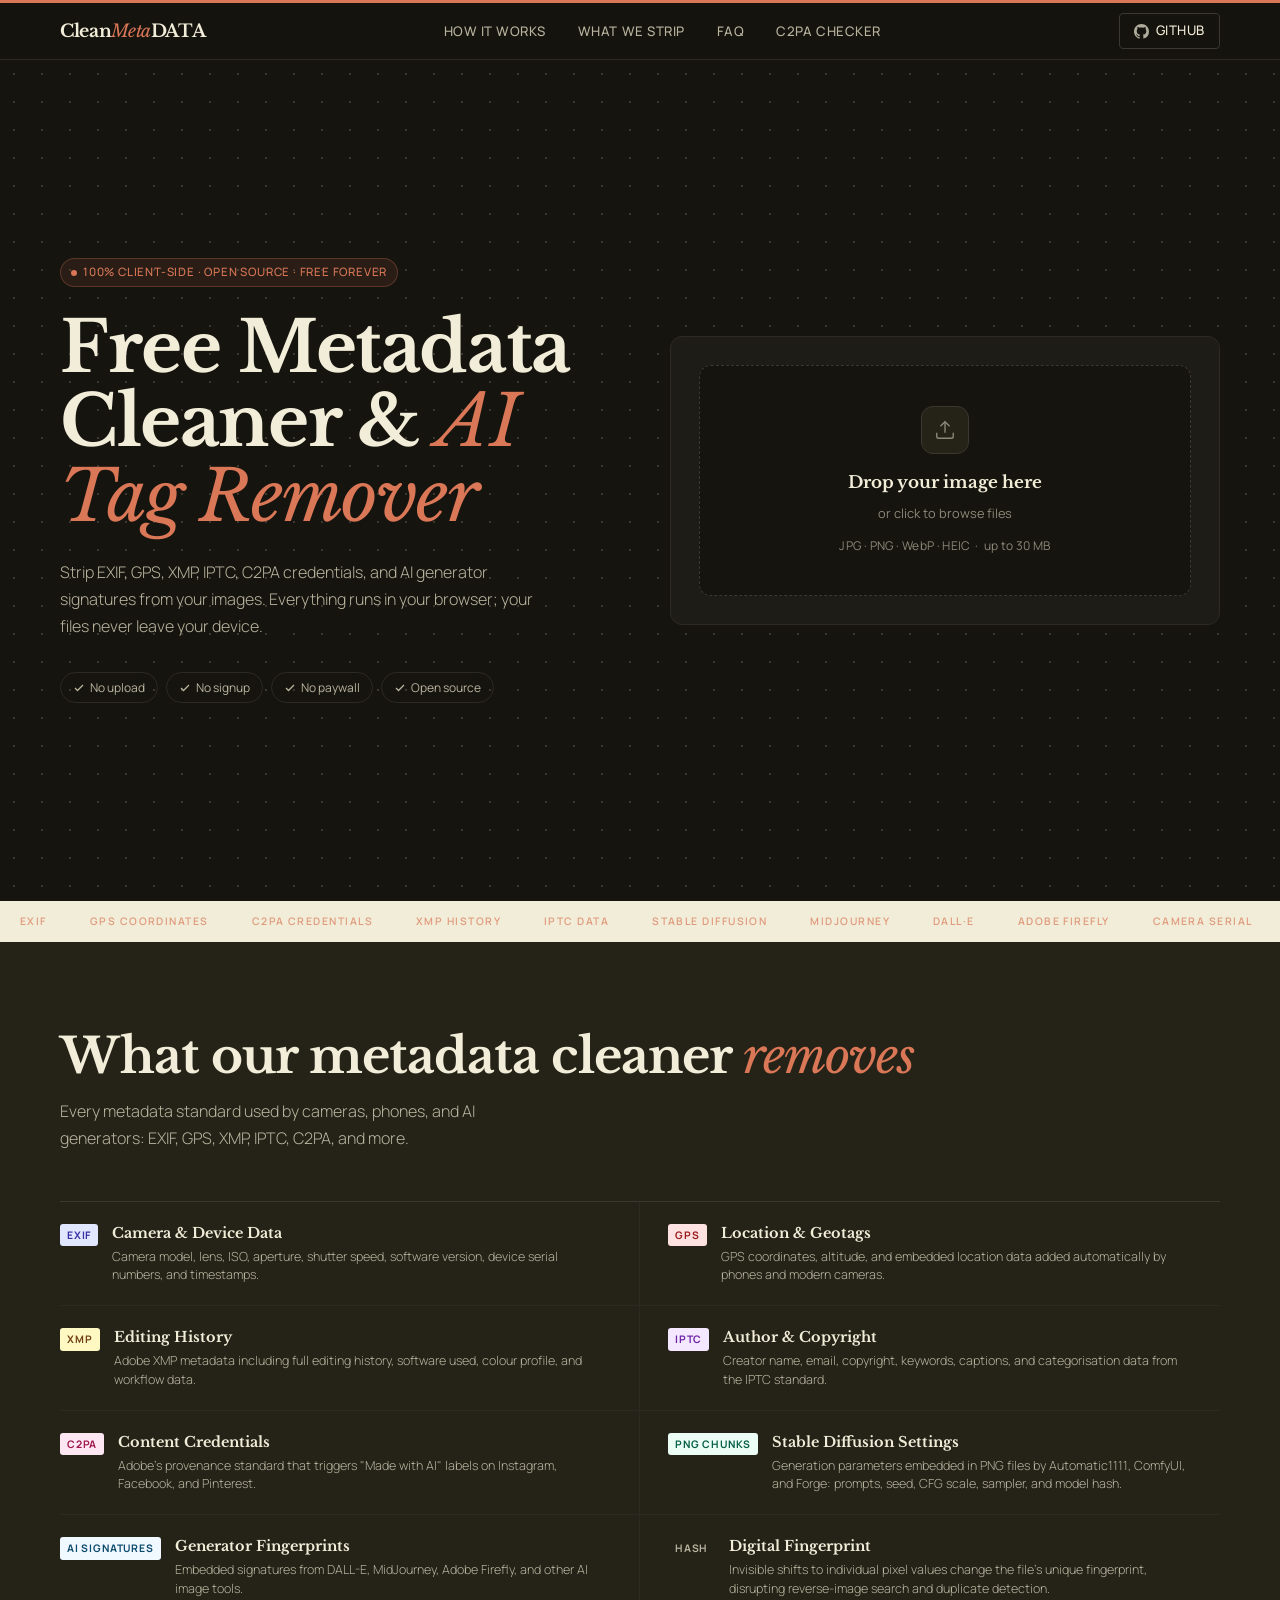
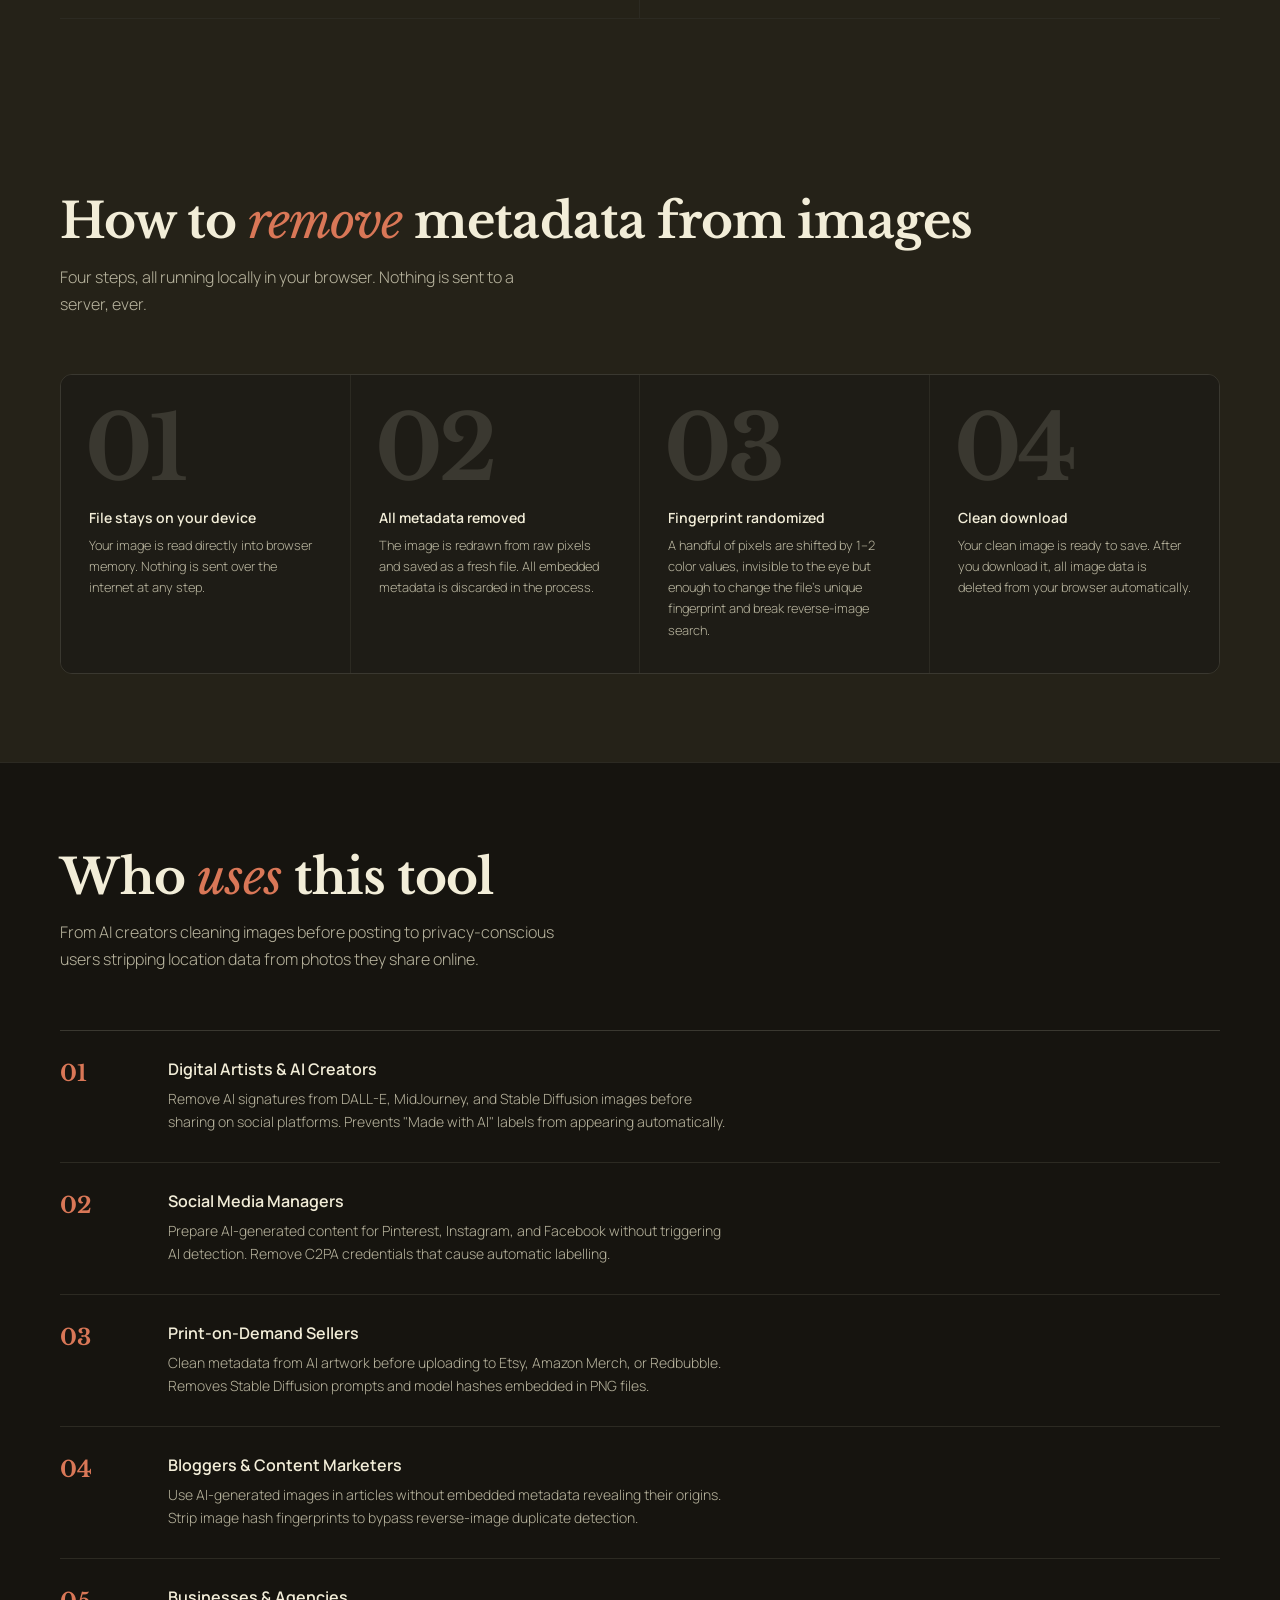
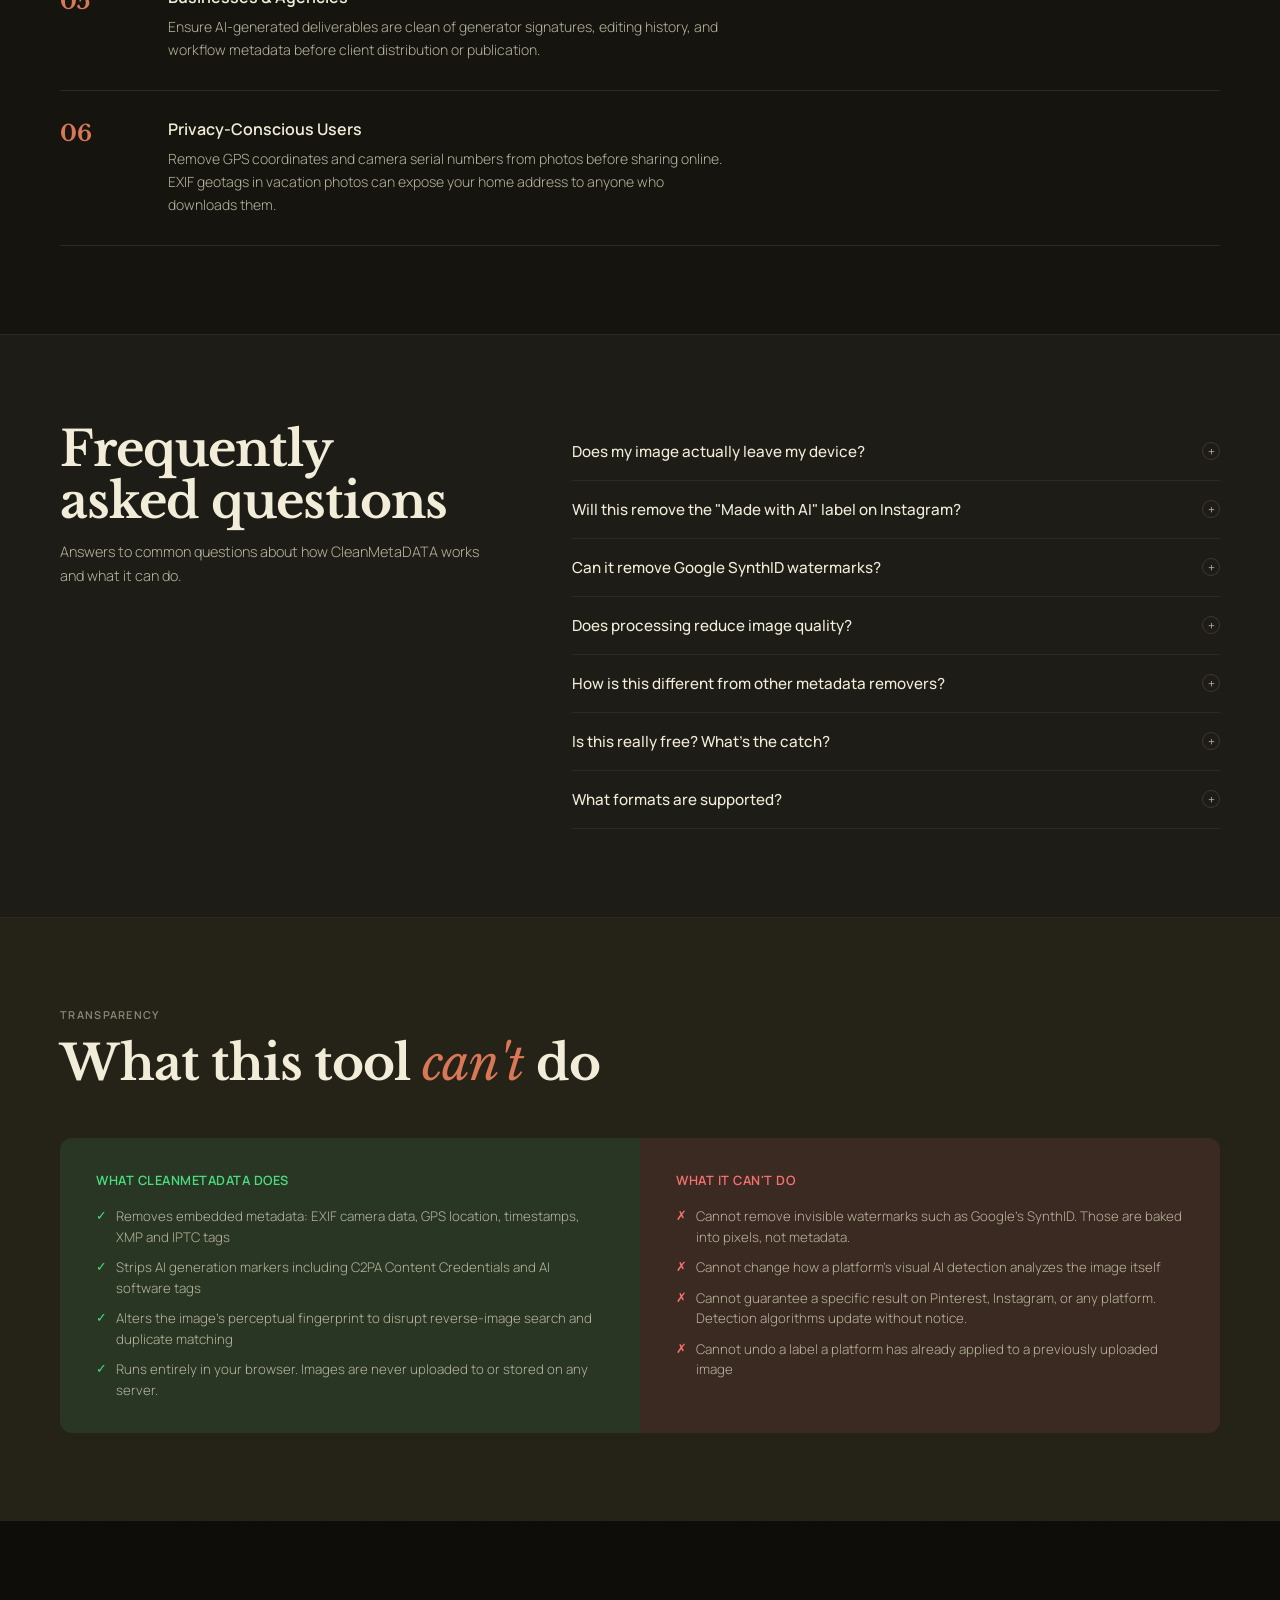
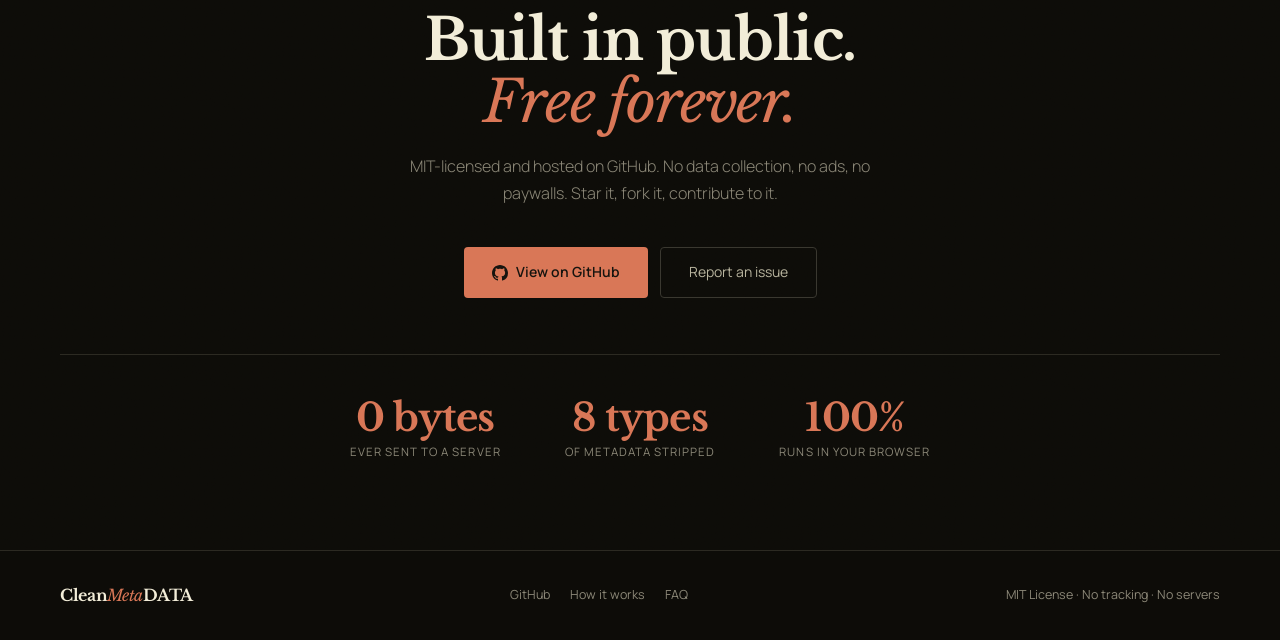
==== index.html @ 6ddf8adf "Add browser-based EXIF and C2PA metadata tool" ====
<!DOCTYPE html>
<html lang="en">
<head>
  <meta charset="UTF-8" />
  <meta name="viewport" content="width=device-width, initial-scale=1.0, viewport-fit=cover" />
  <title>CleanMetaDATA — Free Metadata Cleaner &amp; AI Tag Remover</title>

  <!-- SEO -->
  <meta name="description" content="Free, open-source metadata cleaner &amp; AI tag remover. Strip EXIF, GPS, XMP, IPTC, C2PA and AI fingerprints from JPG, PNG, WebP, and HEIC images. 100% in your browser. No upload. No signup." />
  <meta name="keywords" content="metadata cleaner, metadata remover, exif remover, exif cleaner, strip metadata, remove ai tags, ai tag remover, c2pa remover, remove c2pa metadata, image metadata remover, image privacy, free metadata tool, open source exif cleaner, remove ai label instagram, stable diffusion metadata removal, remove geotag from photo, bypass ai image detection, automatic1111 metadata, midjourney metadata remover, dall-e metadata" />
  <meta name="author" content="CleanMetaDATA" />
  <meta name="robots" content="index, follow" />
  <meta name="language" content="English" />
  <meta name="format-detection" content="telephone=no" />
  <meta name="theme-color" content="#16140f" />
  <meta name="mobile-web-app-capable" content="yes" />
  <meta name="apple-mobile-web-app-capable" content="yes" />
  <meta name="apple-mobile-web-app-status-bar-style" content="default" />
  <meta name="apple-mobile-web-app-title" content="CleanMetaDATA" />
  <meta name="apple-touch-fullscreen" content="yes" />
  <link rel="canonical" href="https://clean-metadata.pages.dev/" />

  <!-- Open Graph -->
  <meta property="og:type" content="website" />
  <meta property="og:site_name" content="CleanMetaDATA" />
  <meta property="og:locale" content="en_US" />
  <meta property="og:title" content="CleanMetaDATA — Free Metadata Cleaner &amp; AI Tag Remover" />
  <meta property="og:description" content="Free metadata cleaner &amp; AI tag remover. Strip EXIF, GPS, XMP, C2PA and AI fingerprints from images in your browser. 100% free, open-source, no upload, no signup." />
  <meta property="og:url" content="https://clean-metadata.pages.dev/" />
  <meta property="og:image" content="https://clean-metadata.pages.dev/og-image.jpg" />
  <meta property="og:image:alt" content="CleanMetaDATA — Free metadata cleaner and AI tag remover for images" />
  <meta property="og:image:width" content="1200" />
  <meta property="og:image:height" content="630" />

  <!-- Twitter -->
  <meta name="twitter:card" content="summary_large_image" />
  <meta name="twitter:title" content="CleanMetaDATA — Free Metadata Cleaner &amp; AI Tag Remover" />
  <meta name="twitter:description" content="Free metadata cleaner &amp; AI tag remover. Strip EXIF, GPS, XMP, C2PA and AI fingerprints from images. Runs in your browser. No upload, no signup." />
  <meta name="twitter:image" content="https://clean-metadata.pages.dev/og-image.jpg" />
  <meta name="twitter:image:alt" content="CleanMetaDATA — Free metadata cleaner and AI tag remover for images" />

  <!-- Fonts -->
  <link rel="preconnect" href="https://fonts.googleapis.com" />
  <link rel="preconnect" href="https://fonts.gstatic.com" crossorigin />
  <link href="https://fonts.googleapis.com/css2?family=Libre+Baskerville:ital,wght@0,400;0,700;1,400&family=Manrope:wght@300;400;500;600;700&display=swap" rel="stylesheet" />

  <!-- Structured Data -->
  <script type="application/ld+json">
  {
    "@context": "https://schema.org",
    "@type": "WebApplication",
    "name": "CleanMetaDATA",
    "url": "https://clean-metadata.pages.dev/",
    "description": "Free, open-source metadata cleaner and AI tag remover. Strips EXIF, GPS, XMP, IPTC, C2PA and AI generator fingerprints from images entirely in your browser.",
    "applicationCategory": "UtilitiesApplication",
    "operatingSystem": "Any (browser-based)",
    "offers": {
      "@type": "Offer",
      "price": "0",
      "priceCurrency": "USD"
    },
    "featureList": [
      "EXIF metadata removal",
      "GPS geotag removal",
      "C2PA content credentials removal",
      "Stable Diffusion parameter removal",
      "AI generator signature removal",
      "Image fingerprint alteration",
      "100% client-side processing",
      "No upload required"
    ],
    "screenshot": "https://clean-metadata.pages.dev/og-image.jpg",
    "softwareVersion": "1.0",
    "license": "https://opensource.org/licenses/MIT"
  }
  </script>
  <script type="application/ld+json">
  {
    "@context": "https://schema.org",
    "@type": "FAQPage",
    "mainEntity": [
      {
        "@type": "Question",
        "name": "Does my image actually leave my device?",
        "acceptedAnswer": {
          "@type": "Answer",
          "text": "No. Everything happens inside your browser tab. We have no server endpoint that receives image data — the code is open source and you can verify this yourself on GitHub."
        }
      },
      {
        "@type": "Question",
        "name": "Will this remove the Made with AI label on Instagram?",
        "acceptedAnswer": {
          "@type": "Answer",
          "text": "CleanMetaDATA removes the C2PA Content Credentials and AI software tags that trigger the label. However, platforms update their detection without notice and some (like Instagram) can also detect AI content visually. There is no guarantee, but removing metadata is the correct first step."
        }
      },
      {
        "@type": "Question",
        "name": "Can it remove Google SynthID watermarks?",
        "acceptedAnswer": {
          "@type": "Answer",
          "text": "No. SynthID and similar invisible watermarks are embedded directly into pixel values — they are not metadata. No metadata cleaner can remove them, including ours."
        }
      },
      {
        "@type": "Question",
        "name": "Does processing reduce image quality?",
        "acceptedAnswer": {
          "@type": "Answer",
          "text": "JPEG images are re-encoded at 92% quality, which is visually lossless for nearly all use cases. PNG files are exported losslessly. The pixel perturbation changes individual RGB values by a maximum of 2 points — completely imperceptible."
        }
      },
      {
        "@type": "Question",
        "name": "Is this really free? What is the catch?",
        "acceptedAnswer": {
          "@type": "Answer",
          "text": "Completely free, no limits, no account required. The project is MIT-licensed and hosted on GitHub Pages. There is no catch."
        }
      },
      {
        "@type": "Question",
        "name": "What image formats are supported?",
        "acceptedAnswer": {
          "@type": "Answer",
          "text": "JPG/JPEG, PNG, WebP, and HEIC (iPhone photos). HEIC files are converted client-side using the heic2any library before processing."
        }
      }
    ]
  }
  </script>
  <script type="application/ld+json">
  {
    "@context": "https://schema.org",
    "@type": "HowTo",
    "name": "How to Remove Metadata and AI Tags from Images",
    "description": "Remove EXIF, GPS, C2PA and AI generator metadata from images entirely in your browser using CleanMetaDATA.",
    "totalTime": "PT10S",
    "tool": {
      "@type": "HowToTool",
      "name": "CleanMetaDATA (free, browser-based)"
    },
    "step": [
      {
        "@type": "HowToStep",
        "position": 1,
        "name": "Upload your image",
        "text": "Drop your JPG, PNG, WebP, or HEIC image onto the upload area, or click to browse. Your file is loaded directly into browser memory — nothing is sent to a server."
      },
      {
        "@type": "HowToStep",
        "position": 2,
        "name": "Canvas re-render",
        "text": "The image is drawn onto an HTML5 Canvas element and exported as a fresh file. The browser constructs the new file from raw pixels only, automatically discarding all metadata containers."
      },
      {
        "@type": "HowToStep",
        "position": 3,
        "name": "Fingerprint alteration",
        "text": "A small number of pixels are shifted by ±1–2 RGB values. The change is invisible to the human eye but completely alters the file's perceptual hash, disrupting reverse-image search and duplicate detection."
      },
      {
        "@type": "HowToStep",
        "position": 4,
        "name": "Download the clean image",
        "text": "Click the download button to save your clean image. All image data is purged from browser memory immediately after download."
      }
    ]
  }
  </script>

  <!-- Libraries (CDN) -->
  <script src="https://cdn.jsdelivr.net/npm/exifr@7.1.3/dist/full.umd.js" defer></script>
  <script src="https://cdn.jsdelivr.net/npm/heic2any@0.0.4/dist/heic2any.min.js" defer></script>

  <style>
    *, *::before, *::after { box-sizing: border-box; margin: 0; padding: 0; }

    .skip-link {
      position: absolute;
      top: -100%;
      left: 16px;
      z-index: 9999;
      padding: 8px 16px;
      background: var(--amber);
      color: #16140f;
      font-size: 0.875rem;
      font-weight: 600;
      border-radius: var(--radius);
      text-decoration: none;
      transition: top 0.1s;
    }
    .skip-link:focus { top: 8px; }

    :focus-visible {
      outline: 2px solid var(--amber);
      outline-offset: 2px;
      border-radius: 2px;
    }
    button:focus-visible, a:focus-visible { border-radius: var(--radius); }

    :root {
      --white: #16140f;
      --off-white: #1e1c16;
      --paper: #252218;
      --ink: #f2edd8;
      --ink-light: #b8b49e;
      --ink-faint: #8c8878;
      --accent: #d97757;
      --amber: #d97757;
      --amber-light: rgba(217,119,87,0.10);
      --amber-border: rgba(217,119,87,0.28);
      --green: #4ade80;
      --green-light: rgba(74,222,128,0.12);
      --red: #f87171;
      --red-light: rgba(248,113,113,0.12);
      --border: #2c2a22;
      --border-dark: #3a3830;
      --radius: 4px;
      --radius-lg: 12px;
      --font-display: 'Libre Baskerville', Georgia, serif;
      --font-body: 'Manrope', system-ui, sans-serif;
      --shadow-sm: 0 1px 3px rgba(0,0,0,0.25), 0 1px 2px rgba(0,0,0,0.15);
      --shadow-md: 0 8px 32px rgba(0,0,0,0.35), 0 2px 8px rgba(0,0,0,0.20);
      --shadow-lg: 0 20px 60px rgba(0,0,0,0.45), 0 4px 12px rgba(0,0,0,0.25);
      --bg-deep: #0d0c08;
    }

    html { scroll-behavior: smooth; }

    body {
      font-family: var(--font-body);
      background: var(--white);
      color: var(--ink);
      line-height: 1.6;
      font-size: 16px;
      -webkit-font-smoothing: antialiased;
      -moz-osx-font-smoothing: grayscale;
    }

    /* ─── NAV ─── */
    nav {
      position: sticky;
      top: 0;
      z-index: 100;
      background: rgba(22,20,15,0.94);
      backdrop-filter: blur(12px);
      -webkit-backdrop-filter: blur(12px);
      border-top: 3px solid var(--amber);
      border-bottom: 1px solid var(--border);
      padding: 0 max(24px, calc(50% - 580px));
    }
    .nav-inner {
      display: flex;
      align-items: center;
      justify-content: space-between;
      height: 56px;
    }
    .nav-logo {
      font-family: var(--font-display);
      font-size: 1.1rem;
      font-weight: 700;
      color: var(--ink);
      text-decoration: none;
      letter-spacing: -0.02em;
    }
    .nav-logo span { font-style: italic; font-weight: 400; color: var(--amber); }
    .nav-links {
      display: flex;
      gap: 32px;
      list-style: none;
    }
    .nav-links a {
      font-size: 0.825rem;
      font-weight: 500;
      letter-spacing: 0.04em;
      text-transform: uppercase;
      color: var(--ink-light);
      text-decoration: none;
      transition: color 0.2s;
    }
    .nav-links a:hover { color: var(--ink); }
    .nav-github {
      display: flex;
      align-items: center;
      gap: 7px;
      font-size: 0.825rem;
      font-weight: 500;
      letter-spacing: 0.04em;
      text-transform: uppercase;
      color: var(--ink);
      text-decoration: none;
      border: 1px solid var(--border-dark);
      padding: 6px 14px;
      border-radius: var(--radius);
      transition: background 0.2s, border-color 0.2s;
    }
    .nav-github:hover { background: var(--paper); border-color: var(--amber); }
    nav.scrolled {
      border-bottom-color: rgba(44,42,34,0.8);
      box-shadow: 0 1px 0 rgba(0,0,0,0.3);
    }
    .nav-github svg { opacity: 0.7; }
    .nav-hamburger {
      display: none;
      flex-direction: column;
      align-items: center;
      justify-content: center;
      gap: 5px;
      padding: 8px;
      min-width: 44px;
      min-height: 44px;
      background: none;
      border: none;
      cursor: pointer;
      border-radius: var(--radius);
    }
    .nav-hamburger span {
      display: block;
      width: 20px;
      height: 1.5px;
      background: var(--ink);
      border-radius: 1px;
      transition: transform 0.2s ease, opacity 0.2s ease;
    }
    .nav-hamburger[aria-expanded="true"] span:nth-child(1) { transform: translateY(6.5px) rotate(45deg); }
    .nav-hamburger[aria-expanded="true"] span:nth-child(2) { opacity: 0; transform: scaleX(0); }
    .nav-hamburger[aria-expanded="true"] span:nth-child(3) { transform: translateY(-6.5px) rotate(-45deg); }
    .mobile-nav {
      display: none;
      padding: 4px max(24px, calc(50% - 580px)) 10px;
      border-top: 1px solid var(--border);
      background: rgba(22,20,15,0.98);
    }
    .mobile-nav.is-open { display: block; }
    .mobile-nav a {
      display: block;
      padding: 11px 0;
      font-size: 0.9rem;
      font-weight: 500;
      color: var(--ink-light);
      text-decoration: none;
      border-bottom: 1px solid var(--border);
    }
    .mobile-nav a:last-child { border-bottom: none; }
    .mobile-nav a:hover { color: var(--ink); }

    /* ─── HERO ─── */
    .hero {
      padding: 0 max(24px, calc(50% - 580px));
      display: grid;
      grid-template-columns: 1fr 1fr;
      align-items: center;
      min-height: calc(100dvh - 59px);
      gap: 60px;
      background-image: radial-gradient(circle, #3a3830 1px, transparent 1px);
      background-size: 28px 28px;
    }
    .hero-text {
      padding: 64px 0;
      max-width: none;
    }
    .hero-badge {
      display: inline-flex;
      align-items: center;
      gap: 6px;
      font-size: 0.72rem;
      font-weight: 500;
      letter-spacing: 0.07em;
      text-transform: uppercase;
      color: var(--amber);
      background: var(--amber-light);
      border: 1px solid var(--amber-border);
      padding: 4px 10px;
      border-radius: 99px;
      margin-bottom: 24px;
    }
    .hero-badge::before {
      content: '';
      width: 6px; height: 6px;
      border-radius: 50%;
      background: var(--amber);
      animation: pulse-dot 2.4s ease-in-out infinite;
    }
    @keyframes pulse-dot {
      0%, 100% { opacity: 1; transform: scale(1); }
      50% { opacity: 0.5; transform: scale(0.75); }
    }
    h1 {
      font-family: var(--font-display);
      font-size: clamp(3rem, 5.5vw, 5.5rem);
      font-weight: 700;
      line-height: 1.06;
      letter-spacing: -0.02em;
      color: var(--ink);
      margin-bottom: 24px;
      text-wrap: balance;
    }
    h1 em {
      font-style: italic;
      font-weight: 400;
      color: var(--amber);
    }
    .hero-sub {
      font-size: 1rem;
      font-weight: 300;
      color: var(--ink-light);
      line-height: 1.7;
      margin-bottom: 32px;
      max-width: 480px;
    }
    .hero-facts {
      display: flex;
      flex-wrap: wrap;
      gap: 8px;
      justify-content: flex-start;
    }
    .fact-chip {
      display: inline-flex;
      align-items: center;
      gap: 5px;
      font-size: 0.75rem;
      font-weight: 400;
      color: var(--ink-light);
      border: 1px solid var(--border);
      padding: 5px 12px;
      border-radius: 99px;
      transition: border-color 0.2s cubic-bezier(0.16, 1, 0.3, 1), color 0.2s;
    }
    .fact-chip:hover { border-color: var(--border-dark); color: var(--ink); }
    .fact-chip svg { flex-shrink: 0; }

    /* ─── DROP ZONE ─── */
    .tool-card {
      background: var(--off-white);
      border: 1px solid var(--border);
      border-radius: var(--radius-lg);
      padding: 28px;
      width: 100%;
      position: relative;
      transition: border-color 0.3s cubic-bezier(0.16, 1, 0.3, 1), transform 0.3s cubic-bezier(0.16, 1, 0.3, 1);
      --mx: -200px;
      --my: -200px;
    }
    .tool-card::before {
      content: '';
      position: absolute;
      inset: 0;
      border-radius: var(--radius-lg);
      background: radial-gradient(500px circle at var(--mx) var(--my), rgba(217,119,87,0.12) 0%, transparent 55%);
      pointer-events: none;
      z-index: 0;
    }
    .tool-card > * { position: relative; z-index: 1; }
    .tool-card:hover {
      border-color: var(--border-dark);
      transform: translateY(-2px);
    }
    .drop-zone {
      border: 1.5px dashed var(--border-dark);
      border-radius: var(--radius-lg);
      padding: 40px 24px;
      text-align: center;
      cursor: pointer;
      transition: border-color 0.25s cubic-bezier(0.16, 1, 0.3, 1), background 0.25s;
      background: var(--white);
      position: relative;
    }
    .drop-zone:hover, .drop-zone.drag-over {
      border-color: var(--amber);
      background: rgba(217,119,87,0.07);
    }
    .drop-zone input[type="file"] {
      position: absolute;
      inset: 0;
      opacity: 0;
      cursor: pointer;
      width: 100%;
      height: 100%;
    }
    .drop-icon {
      width: 48px; height: 48px;
      margin: 0 auto 16px;
      background: var(--paper);
      border: 1px solid var(--border-dark);
      border-radius: 12px;
      display: flex;
      align-items: center;
      justify-content: center;
      transition: transform 0.25s cubic-bezier(0.16, 1, 0.3, 1), background 0.25s;
    }
    .drop-zone:hover .drop-icon, .drop-zone.drag-over .drop-icon {
      transform: translateY(-3px);
      background: rgba(217,119,87,0.12);
      border-color: var(--amber-border);
    }
    .drop-title {
      font-family: var(--font-display);
      font-size: 1.05rem;
      font-weight: 700;
      color: var(--ink);
      margin-bottom: 6px;
    }
    .drop-sub {
      font-size: 0.8rem;
      color: var(--ink-faint);
    }
    .drop-formats {
      margin-top: 12px;
      font-size: 0.75rem;
      color: var(--ink-faint);
      letter-spacing: 0.03em;
    }

    /* ─── PROCESSING STATE ─── */
    #processing-panel { display: none; margin-top: 20px; }
    #result-panel { display: none; margin-top: 20px; }

    .file-row {
      display: flex;
      align-items: center;
      gap: 12px;
      padding: 12px 14px;
      background: var(--white);
      border: 1px solid var(--border);
      border-radius: var(--radius-lg);
      margin-bottom: 8px;
    }
    .file-thumb {
      width: 44px; height: 44px;
      border-radius: 6px;
      object-fit: cover;
      flex-shrink: 0;
      background: var(--paper);
      border: 1px solid var(--border);
    }
    .file-info { flex: 1; min-width: 0; }
    .file-name {
      font-size: 0.85rem;
      font-weight: 500;
      white-space: nowrap;
      overflow: hidden;
      text-overflow: ellipsis;
      color: var(--ink);
    }
    .file-size {
      font-size: 0.75rem;
      color: var(--ink-faint);
      margin-top: 1px;
    }

    .status-badge {
      font-size: 0.7rem;
      font-weight: 600;
      letter-spacing: 0.05em;
      text-transform: uppercase;
      padding: 3px 8px;
      border-radius: 99px;
      flex-shrink: 0;
    }
    .status-badge.processing {
      background: rgba(217,119,87,0.15);
      color: var(--amber);
    }
    .status-badge.done {
      background: var(--green-light);
      color: var(--green);
    }
    .status-badge.error {
      background: var(--red-light);
      color: var(--red);
    }

    /* Spinner */
    @keyframes spin { to { transform: rotate(360deg); } }
    .spinner {
      width: 16px; height: 16px;
      border: 2px solid var(--border);
      border-top-color: var(--ink);
      border-radius: 50%;
      animation: spin 0.7s linear infinite;
      flex-shrink: 0;
    }

    /* Metadata preview */
    .meta-preview {
      margin-top: 14px;
      background: var(--white);
      border: 1px solid var(--border);
      border-radius: var(--radius-lg);
      overflow: hidden;
    }
    .meta-preview-header {
      display: flex;
      align-items: center;
      justify-content: space-between;
      padding: 10px 14px;
      border-bottom: 1px solid var(--border);
      background: var(--paper);
    }
    .meta-preview-title {
      font-size: 0.75rem;
      font-weight: 600;
      letter-spacing: 0.05em;
      text-transform: uppercase;
      color: var(--ink-light);
    }
    .meta-count {
      font-size: 0.75rem;
      font-weight: 500;
      color: var(--red);
      background: var(--red-light);
      padding: 2px 8px;
      border-radius: 99px;
    }
    .meta-count.clean { color: var(--green); background: var(--green-light); }

    /* Highlight cards */
    .meta-cards { padding: 10px; display: flex; flex-direction: column; gap: 7px; }
    .meta-highlight-card {
      display: flex;
      align-items: flex-start;
      gap: 12px;
      padding: 13px 14px;
      background: var(--paper);
      border: 1px solid var(--border);
      border-radius: var(--radius);
    }
    .meta-highlight-card.sev-high { background: rgba(248,113,113,0.07); border-color: rgba(248,113,113,0.22); }
    .meta-highlight-card.sev-med  { background: rgba(217,119,87,0.07); border-color: rgba(217,119,87,0.22); }
    .meta-card-icon { font-size: 1.05rem; flex-shrink: 0; line-height: 1; padding-top: 2px; }
    .meta-card-title { font-size: 0.82rem; font-weight: 600; color: var(--ink); margin-bottom: 3px; }
    .meta-card-title.sev-high { color: var(--red); }
    .meta-card-title.sev-med  { color: var(--amber); }
    .meta-card-desc { font-size: 0.76rem; color: var(--ink-light); line-height: 1.5; }

    /* Raw fields collapsible */
    .meta-raw-details { border-top: 1px solid var(--border); }
    .meta-raw-details summary {
      padding: 7px 14px;
      font-size: 0.68rem;
      font-weight: 600;
      letter-spacing: 0.07em;
      text-transform: uppercase;
      color: var(--ink-faint);
      cursor: pointer;
      list-style: none;
      user-select: none;
    }
    .meta-raw-details summary::-webkit-details-marker { display: none; }
    .meta-raw-details[open] summary { color: var(--ink-light); }

    /* Raw table */
    .meta-table { width: 100%; border-collapse: collapse; font-size: 0.78rem; }
    .meta-table tr:not(:last-child) td { border-bottom: 1px solid var(--border); }
    .meta-table td { padding: 6px 14px; vertical-align: top; }
    .meta-table td:first-child { font-weight: 500; color: var(--ink-light); width: 38%; white-space: nowrap; }
    .meta-table td:last-child {
      color: var(--ink);
      word-break: break-all;
      font-family: ui-monospace, 'Cascadia Code', 'Consolas', monospace;
      font-size: 0.74rem;
    }

    /* Download button */
    .btn-download {
      display: flex;
      align-items: center;
      justify-content: center;
      gap: 8px;
      width: 100%;
      padding: 14px;
      background: var(--ink);
      color: var(--white);
      font-family: var(--font-body);
      font-size: 0.875rem;
      font-weight: 500;
      letter-spacing: 0.02em;
      border: none;
      border-radius: var(--radius-lg);
      cursor: pointer;
      text-decoration: none;
      transition: transform 0.15s cubic-bezier(0.16, 1, 0.3, 1), background 0.2s;
      margin-top: 12px;
      overflow: hidden;
    }
    .btn-download:hover { background: var(--amber); color: #16140f; }
    .btn-download:active { transform: translateY(1px) scale(0.99); }

    .btn-reset {
      display: flex;
      align-items: center;
      justify-content: center;
      gap: 8px;
      width: 100%;
      padding: 10px;
      background: transparent;
      color: var(--ink-light);
      font-family: var(--font-body);
      font-size: 0.8rem;
      font-weight: 400;
      border: 1px solid var(--border);
      border-radius: var(--radius-lg);
      cursor: pointer;
      margin-top: 8px;
      transition: background 0.2s, color 0.2s;
    }
    .btn-reset:hover { background: var(--paper); color: var(--ink); }

    /* Clean summary */
    .clean-summary {
      display: flex;
      align-items: center;
      gap: 10px;
      padding: 12px 14px;
      background: var(--green-light);
      border: 1px solid rgba(74,222,128,0.28);
      border-radius: var(--radius-lg);
      margin-top: 14px;
    }
    .clean-summary-icon {
      width: 28px; height: 28px;
      background: var(--green);
      color: white;
      border-radius: 50%;
      display: flex;
      align-items: center;
      justify-content: center;
      flex-shrink: 0;
    }
    .clean-summary-text {
      font-size: 0.82rem;
      color: var(--green);
      font-weight: 400;
    }
    .clean-summary-text strong { font-weight: 600; }

    /* Progress bar */
    .progress-wrap {
      height: 2px;
      background: var(--border);
      border-radius: 2px;
      overflow: hidden;
      margin-top: 14px;
    }
    .progress-bar {
      height: 100%;
      width: 0%;
      background: var(--ink);
      border-radius: 2px;
      transition: width 0.4s ease-out;
    }

    /* ─── MARQUEE STRIP ─── */
    .marquee-strip {
      overflow: hidden;
      background: var(--ink);
      padding: 12px 0;
      user-select: none;
    }
    .marquee-inner {
      display: flex;
      gap: 0;
      width: max-content;
      animation: marquee-scroll 32s linear infinite;
    }
    @keyframes marquee-scroll {
      from { transform: translateX(0); }
      to { transform: translateX(-50%); }
    }
    .marquee-inner span {
      font-size: 0.65rem;
      font-weight: 600;
      letter-spacing: 0.14em;
      text-transform: uppercase;
      color: rgba(217,119,87,0.7);
      white-space: nowrap;
      padding: 0 20px;
    }
    .marquee-inner .marquee-sep {
      color: rgba(242,237,216,0.10);
      padding: 0;
      letter-spacing: 0;
    }
    @media (prefers-reduced-motion: reduce) {
      .marquee-inner { animation: none; }
    }

    /* ─── SECTIONS SHARED ─── */
    section {
      padding: 88px max(24px, calc(50% - 580px));
    }
    .section-label {
      font-size: 0.68rem;
      font-weight: 600;
      letter-spacing: 0.12em;
      text-transform: uppercase;
      color: var(--ink-faint);
      margin-bottom: 14px;
    }
    .section-title {
      font-family: var(--font-display);
      font-size: clamp(2rem, 3.8vw, 3.2rem);
      font-weight: 700;
      line-height: 1.08;
      letter-spacing: -0.02em;
      color: var(--ink);
      margin-bottom: 16px;
      text-wrap: balance;
    }
    .section-title em { font-style: italic; font-weight: 400; color: var(--amber); }
    .section-sub {
      font-size: 1rem;
      font-weight: 300;
      color: var(--ink-light);
      max-width: 500px;
      line-height: 1.7;
    }

    /* ─── WHAT WE REMOVE ─── */
    .removes-section { background: var(--paper); }
    .removes-grid {
      display: grid;
      grid-template-columns: 1fr 1fr;
      margin-top: 48px;
      border-top: 1px solid var(--border-dark);
      list-style: none;
    }
    .remove-item {
      padding: 20px 28px 20px 0;
      border-bottom: 1px solid var(--border);
      display: grid;
      grid-template-columns: auto 1fr;
      grid-template-rows: auto auto;
      column-gap: 14px;
      row-gap: 3px;
      background: transparent;
      transition: background 0.2s cubic-bezier(0.16, 1, 0.3, 1);
    }
    .remove-item:nth-child(odd) {
      border-right: 1px solid var(--border);
      padding-right: 28px;
    }
    .remove-item:nth-child(even) { padding-left: 28px; }
    .remove-item:hover { background: var(--amber-light); }
    .remove-tag {
      display: inline-block;
      font-size: 0.65rem;
      font-weight: 700;
      letter-spacing: 0.08em;
      text-transform: uppercase;
      padding: 3px 7px;
      border-radius: 3px;
      grid-row: 1 / 3;
      align-self: start;
      margin-top: 2px;
    }
    .tag-exif { background: #e0e7ff; color: #3730a3; }
    .tag-gps-badge { background: #fee2e2; color: #991b1b; }
    .tag-xmp { background: #fef9c3; color: #713f12; }
    .tag-iptc { background: #f3e8ff; color: #6b21a8; }
    .tag-c2pa { background: #fce7f3; color: #9d174d; }
    .tag-sd { background: #ecfdf5; color: #065f46; }
    .tag-ai { background: #f0f9ff; color: #0c4a6e; }
    .tag-hash { background: var(--paper); color: var(--ink-light); }
    .remove-name {
      font-family: var(--font-display);
      font-size: 0.9rem;
      font-weight: 700;
      color: var(--ink);
      grid-column: 2;
      grid-row: 1;
      align-self: end;
    }
    .remove-desc {
      font-size: 0.78rem;
      color: var(--ink-light);
      line-height: 1.5;
      font-weight: 300;
      grid-column: 2;
      grid-row: 2;
    }

    /* ─── HOW IT WORKS ─── */
    .how-section {
      background: var(--paper);
      border-top: none;
    }
    .how-section .section-sub { color: var(--ink-light); }
    .steps {
      display: grid;
      grid-template-columns: repeat(4, 1fr);
      gap: 0;
      margin-top: 56px;
      border: 1px solid var(--border-dark);
      border-radius: var(--radius-lg);
      overflow: hidden;
    }
    .step {
      padding: 36px 28px 32px;
      background: var(--off-white);
      border-right: 1px solid var(--border);
      position: relative;
      transition: background 0.2s cubic-bezier(0.16, 1, 0.3, 1);
    }
    .step:hover { background: rgba(217,119,87,0.07); }
    .step:last-child { border-right: none; }
    .step-num {
      font-family: var(--font-display);
      font-size: clamp(5rem, 7vw, 8rem);
      font-weight: 700;
      color: var(--border-dark);
      line-height: 0.85;
      margin-bottom: 20px;
      letter-spacing: -0.04em;
      user-select: none;
      margin-left: -4px;
    }
    .step-title {
      font-size: 0.875rem;
      font-weight: 600;
      color: var(--ink);
      margin-bottom: 8px;
      line-height: 1.4;
    }
    .step-desc {
      font-size: 0.8rem;
      color: var(--ink-light);
      line-height: 1.65;
      font-weight: 300;
    }

    /* ─── FAQ ─── */
    .faq-section { background: var(--off-white); border-top: 1px solid var(--border); }
    .faq-layout {
      display: grid;
      grid-template-columns: 2fr 3fr;
      gap: 80px;
      align-items: start;
    }
    .faq-header { position: sticky; top: 80px; padding-bottom: 24px; }
    .faq-header .section-title { margin-bottom: 12px; }
    .faq-header .section-sub { font-size: 0.9rem; }
    .faq-list { margin-top: 0; max-width: none; }
    .faq-item {
      border-bottom: 1px solid var(--border);
    }
    .faq-question {
      width: 100%;
      background: none;
      border: none;
      text-align: left;
      padding: 18px 0;
      font-family: var(--font-body);
      font-size: 0.95rem;
      font-weight: 500;
      color: var(--ink);
      cursor: pointer;
      display: flex;
      justify-content: space-between;
      align-items: center;
      gap: 16px;
    }
    .faq-question { transition: color 0.15s; }
    .faq-question:hover { color: var(--amber); }
    .faq-icon {
      flex-shrink: 0;
      width: 18px; height: 18px;
      border: 1px solid var(--border-dark);
      border-radius: 50%;
      display: flex;
      align-items: center;
      justify-content: center;
      font-size: 12px;
      font-weight: 400;
      color: var(--ink-light);
      transition: transform 0.2s;
    }
    .faq-item.open .faq-icon { transform: rotate(45deg); }
    .faq-answer {
      max-height: 0;
      overflow: hidden;
      padding: 0;
      font-size: 0.875rem;
      color: var(--ink-light);
      line-height: 1.7;
      font-weight: 300;
      max-width: 560px;
      transition: max-height 0.28s ease-out, padding 0.28s ease-out;
    }
    .faq-item.open .faq-answer {
      max-height: 320px;
      padding: 0 0 18px;
    }

    /* ─── OPEN SOURCE CTA ─── */
    .oss-section {
      background: var(--bg-deep);
      color: var(--ink);
      text-align: center;
      position: relative;
      overflow: hidden;
    }
    .oss-section::before {
      content: '';
      position: absolute;
      inset: 0;
      pointer-events: none;
      z-index: 0;
      background-image: url("data:image/svg+xml,%3Csvg xmlns='http://www.w3.org/2000/svg' width='300' height='300'%3E%3Cfilter id='n'%3E%3CfeTurbulence type='fractalNoise' baseFrequency='0.8' numOctaves='4' stitchTiles='stitch'/%3E%3C/filter%3E%3Crect width='300' height='300' filter='url(%23n)' opacity='1'/%3E%3C/svg%3E");
      background-size: 280px;
      opacity: 0.08;
      mix-blend-mode: overlay;
    }
    .oss-section > * { position: relative; z-index: 1; }
    .oss-section .section-title {
      color: var(--ink);
      font-size: clamp(2.6rem, 4.5vw, 4.2rem);
      margin-bottom: 20px;
    }
    .oss-section .section-title em { color: var(--amber); }
    .oss-section .section-sub { color: var(--ink-faint); margin: 0 auto 40px; }
    .oss-buttons {
      display: flex;
      gap: 12px;
      justify-content: center;
      flex-wrap: wrap;
    }
    .btn-oss-primary {
      display: inline-flex;
      align-items: center;
      gap: 8px;
      padding: 13px 28px;
      background: var(--amber);
      color: #16140f;
      font-family: var(--font-body);
      font-size: 0.875rem;
      font-weight: 600;
      border-radius: var(--radius);
      text-decoration: none;
      transition: transform 0.15s cubic-bezier(0.16, 1, 0.3, 1), opacity 0.2s;
    }
    .btn-oss-primary:hover { opacity: 0.88; }
    .btn-oss-primary:active { transform: translateY(1px) scale(0.99); }
    .btn-oss-secondary {
      display: inline-flex;
      align-items: center;
      gap: 8px;
      padding: 13px 28px;
      background: transparent;
      color: var(--ink-light);
      font-family: var(--font-body);
      font-size: 0.875rem;
      font-weight: 400;
      border: 1px solid var(--border-dark);
      border-radius: var(--radius);
      text-decoration: none;
      transition: border-color 0.2s, color 0.2s;
    }
    .btn-oss-secondary:hover { border-color: var(--amber); color: var(--ink); }
    .oss-stats {
      display: flex;
      gap: 64px;
      justify-content: center;
      margin-top: 56px;
      padding-top: 44px;
      border-top: 1px solid var(--border);
      flex-wrap: wrap;
    }
    .oss-stat-num {
      font-family: var(--font-display);
      font-size: 2.4rem;
      font-weight: 700;
      color: var(--amber);
      line-height: 1;
      letter-spacing: -0.02em;
    }
    .oss-stat-label {
      font-size: 0.72rem;
      color: var(--ink-faint);
      text-transform: uppercase;
      letter-spacing: 0.09em;
      margin-top: 6px;
    }

    /* ─── FOOTER ─── */
    footer {
      border-top: 1px solid var(--border);
      padding: 32px max(24px, calc(50% - 580px));
      display: flex;
      align-items: center;
      justify-content: space-between;
      gap: 16px;
      flex-wrap: wrap;
      background: var(--bg-deep);
    }
    .footer-logo {
      font-family: var(--font-display);
      font-size: 1rem;
      font-weight: 700;
      color: var(--ink);
      letter-spacing: -0.02em;
    }
    .footer-logo span { font-style: italic; font-weight: 400; color: var(--amber); }
    .footer-copy {
      font-size: 0.78rem;
      color: var(--ink-faint);
    }
    .footer-links {
      display: flex;
      gap: 20px;
    }
    .footer-links a {
      font-size: 0.78rem;
      color: var(--ink-faint);
      text-decoration: none;
    }
    .footer-links a:hover { color: var(--ink); }

    /* ─── ERROR STATE ─── */
    #error-panel { display: none; }
    .error-row {
      display: flex;
      align-items: flex-start;
      gap: 12px;
      padding: 14px 16px;
      background: var(--red-light);
      border: 1px solid rgba(248,113,113,0.25);
      border-radius: var(--radius-lg);
      margin-bottom: 8px;
    }
    .error-icon { flex-shrink: 0; color: var(--red); margin-top: 1px; }
    .error-title {
      font-size: 0.875rem;
      font-weight: 600;
      color: var(--ink);
      margin-bottom: 3px;
    }
    .error-desc {
      font-size: 0.8rem;
      color: var(--ink-light);
      line-height: 1.5;
    }

    /* ─── SCROLL REVEALS ─── */
    [data-reveal] {
      transition: opacity 0.6s cubic-bezier(0.16, 1, 0.3, 1), transform 0.6s cubic-bezier(0.16, 1, 0.3, 1);
    }
    [data-reveal].is-hidden {
      opacity: 0;
      transform: translateY(28px);
    }
    [data-reveal][data-delay="1"].is-hidden { transition-delay: 0.08s; }
    [data-reveal][data-delay="2"].is-hidden { transition-delay: 0.16s; }
    [data-reveal][data-delay="3"].is-hidden { transition-delay: 0.24s; }
    [data-reveal][data-delay="4"].is-hidden { transition-delay: 0.32s; }

    /* ─── ANIMATIONS ─── */
    @keyframes fadeUp {
      from { opacity: 0; transform: translateY(20px); }
      to   { opacity: 1; transform: translateY(0); }
    }
    .hero-text { animation: fadeUp 0.65s cubic-bezier(0.16, 1, 0.3, 1) both; }
    .tool-card { animation: fadeUp 0.65s 0.12s cubic-bezier(0.16, 1, 0.3, 1) both; }

    @media (prefers-reduced-motion: reduce) {
      .hero-text, .tool-card { animation: none; opacity: 1; transform: none; }
      .progress-bar { transition: none; }
      .spinner { animation: none; border-color: var(--border-dark); border-top-color: var(--ink); }
      [data-reveal].is-hidden { opacity: 1; transform: none; transition: none; }
      .faq-answer { transition: none; }
      .hero-badge::before { animation: none; }
      .marquee-inner { animation: none; }
    }

    /* ─── RESPONSIVE ─── */
    @media (max-width: 900px) {
      .faq-layout {
        grid-template-columns: 1fr;
        gap: 40px;
      }
      .faq-header { position: static; }
    }
    @media (max-width: 860px) {
      .hero {
        grid-template-columns: 1fr;
        padding-top: 48px;
        padding-bottom: 48px;
        min-height: auto;
        gap: 36px;
      }
      .hero-text { padding: 0; }
      .steps { grid-template-columns: 1fr 1fr; }
      .step { border-bottom: 1px solid var(--border); }
      .step:nth-child(even) { border-right: none; }
      .step:nth-last-child(-n+2) { border-bottom: none; }
    }
    @media (max-width: 560px) {
      .nav-links { display: none; }
      .nav-github { display: none; }
      .nav-hamburger { display: flex; }
      h1 { font-size: clamp(2.4rem, 8vw, 3rem); }
      .step-num { font-size: 4.5rem; }
      .steps { grid-template-columns: 1fr; }
      .step { border-right: none; }
      .step:last-child { border-bottom: none; }
      .usecase-item { grid-template-columns: 48px 1fr; gap: 0 24px; }
      .oss-stats { gap: 36px; }
      .oss-section .section-title { font-size: 2.4rem; }
    }
    @media (max-width: 620px) {
      .removes-grid { grid-template-columns: 1fr; }
      .remove-item:nth-child(odd) { border-right: none; padding-right: 0; }
      .remove-item:nth-child(even) { padding-left: 0; }
    }
    /* ─── USE CASES ─── */
    .usecases-section {
      border-top: 1px solid var(--border);
    }
    .usecases-list {
      list-style: none;
      margin-top: 56px;
      border-top: 1px solid var(--border-dark);
    }
    .usecase-item {
      display: grid;
      grid-template-columns: 64px 1fr;
      gap: 0 44px;
      padding: 28px 0;
      border-bottom: 1px solid var(--border);
      align-items: start;
      transition: background 0.2s cubic-bezier(0.16, 1, 0.3, 1);
    }
    .usecase-num {
      font-family: var(--font-display);
      font-size: 1.4rem;
      font-weight: 700;
      color: var(--amber);
      line-height: 1;
      padding-top: 3px;
    }
    .usecase-body { flex: 1; }
    h3.usecase-title {
      font-size: 1rem;
      font-weight: 600;
      color: var(--ink);
      margin-bottom: 8px;
      line-height: 1.3;
    }
    .usecase-desc {
      font-size: 0.875rem;
      color: var(--ink-light);
      line-height: 1.65;
      font-weight: 300;
      max-width: 560px;
    }

    /* ─── DISCLAIMER ─── */
    .disclaimer-section {
      background: var(--paper);
      border-top: 1px solid var(--border);
    }
    .disclaimer-grid {
      display: grid;
      grid-template-columns: 1fr 1fr;
      gap: 0;
      margin-top: 48px;
      border-radius: var(--radius-lg);
      overflow: hidden;
    }
    .disclaimer-col {
      padding: 32px 36px;
    }
    .disclaimer-col:first-child {
      background: rgba(74,222,128,0.10);
    }
    .disclaimer-col:last-child {
      background: rgba(248,113,113,0.10);
    }
    .disclaimer-sub {
      font-size: 0.8rem;
      font-weight: 600;
      letter-spacing: 0.04em;
      text-transform: uppercase;
      margin-bottom: 16px;
    }
    .disclaimer-col:first-child .disclaimer-sub { color: var(--green); }
    .disclaimer-col:last-child .disclaimer-sub { color: var(--red); }
    .disclaimer-list {
      list-style: none;
      display: flex;
      flex-direction: column;
      gap: 10px;
    }
    .disclaimer-list li {
      font-size: 0.83rem;
      color: var(--ink-light);
      line-height: 1.55;
      font-weight: 300;
      padding-left: 20px;
      position: relative;
    }
    .disclaimer-list--good li::before {
      content: '✓';
      position: absolute;
      left: 0;
      color: var(--green);
      font-weight: 600;
      font-size: 0.8rem;
    }
    .disclaimer-list--bad li::before {
      content: '✗';
      position: absolute;
      left: 0;
      color: var(--red);
      font-weight: 600;
      font-size: 0.8rem;
    }

    @media (max-width: 760px) {
      .disclaimer-grid { grid-template-columns: 1fr; }
    }
  </style>
</head>
<body>
<a class="skip-link" href="#main-content">Skip to content</a>

<!-- NAV -->
<nav aria-label="Main navigation">
  <div class="nav-inner">
    <a href="#" class="nav-logo">Clean<span>Meta</span>DATA</a>
    <ul class="nav-links">
      <li><a href="#how-it-works">How it works</a></li>
      <li><a href="#what-we-remove">What we strip</a></li>
      <li><a href="#faq">FAQ</a></li>
      <li><a href="content-credentials.html">C2PA Checker</a></li>
    </ul>
    <a href="https://github.com/uxtyna/clean-metadata" class="nav-github" target="_blank" rel="noopener">
      <svg width="15" height="15" viewBox="0 0 24 24" fill="currentColor"><path d="M12 0C5.37 0 0 5.37 0 12c0 5.31 3.435 9.795 8.205 11.385.6.105.825-.255.825-.57 0-.285-.015-1.23-.015-2.235-3.015.555-3.795-.735-4.035-1.41-.135-.345-.72-1.41-1.23-1.695-.42-.225-1.02-.78-.015-.795.945-.015 1.62.87 1.845 1.23 1.08 1.815 2.805 1.305 3.495.99.105-.78.42-1.305.765-1.605-2.67-.3-5.46-1.335-5.46-5.925 0-1.305.465-2.385 1.23-3.225-.12-.3-.54-1.53.12-3.18 0 0 1.005-.315 3.3 1.23.96-.27 1.98-.405 3-.405s2.04.135 3 .405c2.295-1.56 3.3-1.23 3.3-1.23.66 1.65.24 2.88.12 3.18.765.84 1.23 1.905 1.23 3.225 0 4.605-2.805 5.625-5.475 5.925.435.375.81 1.095.81 2.22 0 1.605-.015 2.895-.015 3.3 0 .315.225.69.825.57A12.02 12.02 0 0 0 24 12c0-6.63-5.37-12-12-12z"/></svg>
      GitHub
    </a>
    <button class="nav-hamburger" aria-label="Open navigation menu" aria-expanded="false" aria-controls="mobile-nav">
      <span></span><span></span><span></span>
    </button>
  </div>
  <div class="mobile-nav" id="mobile-nav" aria-hidden="true">
    <a href="#how-it-works">How it works</a>
    <a href="#what-we-remove">What we strip</a>
    <a href="#faq">FAQ</a>
    <a href="content-credentials.html">C2PA Checker</a>
    <a href="https://github.com/uxtyna/clean-metadata" target="_blank" rel="noopener">View on GitHub</a>
  </div>
</nav>

<!-- HERO -->
<main id="main-content">
<section class="hero">
  <div class="hero-text">
    <div class="hero-badge">100% client-side · open source · free forever</div>
    <h1>Free Metadata Cleaner &amp; <em>AI Tag Remover</em></h1>
    <p class="hero-sub">
      Strip EXIF, GPS, XMP, IPTC, C2PA credentials, and AI generator signatures from your images. Everything runs in your browser; your files never leave your device.
    </p>
    <div class="hero-facts">
      <span class="fact-chip">
        <svg width="12" height="12" viewBox="0 0 24 24" fill="none" stroke="currentColor" stroke-width="2.5"><polyline points="20 6 9 17 4 12"/></svg>
        No upload
      </span>
      <span class="fact-chip">
        <svg width="12" height="12" viewBox="0 0 24 24" fill="none" stroke="currentColor" stroke-width="2.5"><polyline points="20 6 9 17 4 12"/></svg>
        No signup
      </span>
      <span class="fact-chip">
        <svg width="12" height="12" viewBox="0 0 24 24" fill="none" stroke="currentColor" stroke-width="2.5"><polyline points="20 6 9 17 4 12"/></svg>
        No paywall
      </span>
      <span class="fact-chip">
        <svg width="12" height="12" viewBox="0 0 24 24" fill="none" stroke="currentColor" stroke-width="2.5"><polyline points="20 6 9 17 4 12"/></svg>
        Open source
      </span>
    </div>
  </div>

  <!-- TOOL CARD -->
  <div class="tool-card">
    <div class="drop-zone" id="dropZone">
      <input type="file" id="fileInput" accept="image/jpeg,image/png,image/webp,image/heic,image/heif" />
      <div class="drop-icon">
        <svg width="22" height="22" viewBox="0 0 24 24" fill="none" stroke="#8c8878" stroke-width="1.5">
          <path d="M21 15v4a2 2 0 0 1-2 2H5a2 2 0 0 1-2-2v-4"/>
          <polyline points="17 8 12 3 7 8"/>
          <line x1="12" y1="3" x2="12" y2="15"/>
        </svg>
      </div>
      <div class="drop-title">Drop your image here</div>
      <div class="drop-sub">or click to browse files</div>
      <div class="drop-formats">JPG · PNG · WebP · HEIC &nbsp;·&nbsp; up to 30 MB</div>
    </div>

    <!-- Processing -->
    <div id="processing-panel">
      <div class="file-row" id="file-row-proc">
        <img id="proc-thumb" class="file-thumb" src="" alt="" />
        <div class="file-info">
          <div class="file-name" id="proc-name">—</div>
          <div class="file-size" id="proc-size">—</div>
        </div>
        <div class="spinner"></div>
      </div>
      <div class="progress-wrap"><div class="progress-bar" id="progress-bar"></div></div>
      <div id="proc-stage" style="font-size:0.72rem;color:var(--ink-faint);margin-top:6px;text-align:right;">Reading metadata…</div>
    </div>

    <!-- Result -->
    <div id="result-panel">
      <div class="file-row">
        <img id="res-thumb" class="file-thumb" src="" alt="" />
        <div class="file-info">
          <div class="file-name" id="res-name">—</div>
          <div class="file-size" id="res-size">—</div>
        </div>
        <span class="status-badge done">Clean ✓</span>
      </div>

      <!-- Metadata found -->
      <div id="meta-found-wrap" class="meta-preview">
        <div class="meta-preview-header">
          <span class="meta-preview-title">Privacy data removed</span>
          <span class="meta-count" id="meta-count-badge">0 risks</span>
        </div>
        <div id="meta-cards" class="meta-cards"></div>
        <details class="meta-raw-details" id="meta-raw-details">
          <summary>Show raw fields</summary>
          <table class="meta-table" id="meta-table"><tbody></tbody></table>
        </details>
      </div>

      <!-- Clean summary -->
      <div class="clean-summary" id="clean-summary" style="display:none">
        <div class="clean-summary-icon">
          <svg width="14" height="14" viewBox="0 0 24 24" fill="none" stroke="white" stroke-width="3"><polyline points="20 6 9 17 4 12"/></svg>
        </div>
        <div class="clean-summary-text" id="clean-summary-text">Image was already clean. No metadata found.</div>
      </div>

      <a id="download-btn" class="btn-download" href="#" download>
        <svg width="15" height="15" viewBox="0 0 24 24" fill="none" stroke="currentColor" stroke-width="2"><path d="M21 15v4a2 2 0 0 1-2 2H5a2 2 0 0 1-2-2v-4"/><polyline points="7 10 12 15 17 10"/><line x1="12" y1="15" x2="12" y2="3"/></svg>
        Download clean image
      </a>
      <button class="btn-reset" id="reset-btn">
        <svg width="13" height="13" viewBox="0 0 24 24" fill="none" stroke="currentColor" stroke-width="2"><polyline points="1 4 1 10 7 10"/><path d="M3.51 15a9 9 0 1 0 .49-3.81"/></svg>
        Clean another image
      </button>
    </div>

    <!-- Error state -->
    <div id="error-panel">
      <div class="error-row">
        <div class="error-icon">
          <svg width="20" height="20" viewBox="0 0 24 24" fill="none" stroke="currentColor" stroke-width="2"><circle cx="12" cy="12" r="10"/><line x1="12" y1="8" x2="12" y2="12"/><line x1="12" y1="16" x2="12.01" y2="16"/></svg>
        </div>
        <div>
          <div class="error-title" id="error-title">Could not process file</div>
          <div class="error-desc" id="error-desc">Try a different image.</div>
        </div>
      </div>
      <button class="btn-reset" id="error-reset-btn">
        <svg width="13" height="13" viewBox="0 0 24 24" fill="none" stroke="currentColor" stroke-width="2"><polyline points="1 4 1 10 7 10"/><path d="M3.51 15a9 9 0 1 0 .49-3.81"/></svg>
        Try another file
      </button>
    </div>
  </div>
</section>

<!-- MARQUEE STRIP -->
<div class="marquee-strip" aria-hidden="true">
  <div class="marquee-inner">
    <span>EXIF</span><span class="marquee-sep"> · </span>
    <span>GPS Coordinates</span><span class="marquee-sep"> · </span>
    <span>C2PA Credentials</span><span class="marquee-sep"> · </span>
    <span>XMP History</span><span class="marquee-sep"> · </span>
    <span>IPTC Data</span><span class="marquee-sep"> · </span>
    <span>Stable Diffusion</span><span class="marquee-sep"> · </span>
    <span>MidJourney</span><span class="marquee-sep"> · </span>
    <span>DALL·E</span><span class="marquee-sep"> · </span>
    <span>Adobe Firefly</span><span class="marquee-sep"> · </span>
    <span>Camera Serial</span><span class="marquee-sep"> · </span>
    <span>Timestamps</span><span class="marquee-sep"> · </span>
    <span>Lens Data</span><span class="marquee-sep"> · </span>
    <span>Geotags</span><span class="marquee-sep"> · </span>
    <span>Perceptual Hash</span><span class="marquee-sep"> · </span>
    <span>ComfyUI</span><span class="marquee-sep"> · </span>
    <span>Copyright Info</span><span class="marquee-sep"> · </span>
    <span>EXIF</span><span class="marquee-sep"> · </span>
    <span>GPS Coordinates</span><span class="marquee-sep"> · </span>
    <span>C2PA Credentials</span><span class="marquee-sep"> · </span>
    <span>XMP History</span><span class="marquee-sep"> · </span>
    <span>IPTC Data</span><span class="marquee-sep"> · </span>
    <span>Stable Diffusion</span><span class="marquee-sep"> · </span>
    <span>MidJourney</span><span class="marquee-sep"> · </span>
    <span>DALL·E</span><span class="marquee-sep"> · </span>
    <span>Adobe Firefly</span><span class="marquee-sep"> · </span>
    <span>Camera Serial</span><span class="marquee-sep"> · </span>
    <span>Timestamps</span><span class="marquee-sep"> · </span>
    <span>Lens Data</span><span class="marquee-sep"> · </span>
    <span>Geotags</span><span class="marquee-sep"> · </span>
    <span>Perceptual Hash</span><span class="marquee-sep"> · </span>
    <span>ComfyUI</span><span class="marquee-sep"> · </span>
    <span>Copyright Info</span><span class="marquee-sep"> · </span>
  </div>
</div>

<!-- WHAT WE REMOVE -->
<section class="removes-section" id="what-we-remove">
  <h2 class="section-title" data-reveal>What our metadata cleaner <em>removes</em></h2>
  <p class="section-sub" data-reveal data-delay="1">Every metadata standard used by cameras, phones, and AI generators: EXIF, GPS, XMP, IPTC, C2PA, and more.</p>
  <ul class="removes-grid" data-reveal data-delay="2">
    <li class="remove-item">
      <span class="remove-tag tag-exif">EXIF</span>
      <div class="remove-name">Camera & Device Data</div>
      <div class="remove-desc">Camera model, lens, ISO, aperture, shutter speed, software version, device serial numbers, and timestamps.</div>
    </li>
    <li class="remove-item">
      <span class="remove-tag tag-gps-badge">GPS</span>
      <div class="remove-name">Location & Geotags</div>
      <div class="remove-desc">GPS coordinates, altitude, and embedded location data added automatically by phones and modern cameras.</div>
    </li>
    <li class="remove-item">
      <span class="remove-tag tag-xmp">XMP</span>
      <div class="remove-name">Editing History</div>
      <div class="remove-desc">Adobe XMP metadata including full editing history, software used, colour profile, and workflow data.</div>
    </li>
    <li class="remove-item">
      <span class="remove-tag tag-iptc">IPTC</span>
      <div class="remove-name">Author & Copyright</div>
      <div class="remove-desc">Creator name, email, copyright, keywords, captions, and categorisation data from the IPTC standard.</div>
    </li>
    <li class="remove-item">
      <span class="remove-tag tag-c2pa">C2PA</span>
      <div class="remove-name">Content Credentials</div>
      <div class="remove-desc">Adobe's provenance standard that triggers "Made with AI" labels on Instagram, Facebook, and Pinterest.</div>
    </li>
    <li class="remove-item">
      <span class="remove-tag tag-sd">PNG Chunks</span>
      <div class="remove-name">Stable Diffusion Settings</div>
      <div class="remove-desc">Generation parameters embedded in PNG files by Automatic1111, ComfyUI, and Forge: prompts, seed, CFG scale, sampler, and model hash.</div>
    </li>
    <li class="remove-item">
      <span class="remove-tag tag-ai">AI Signatures</span>
      <div class="remove-name">Generator Fingerprints</div>
      <div class="remove-desc">Embedded signatures from DALL-E, MidJourney, Adobe Firefly, and other AI image tools.</div>
    </li>
    <li class="remove-item">
      <span class="remove-tag tag-hash">Hash</span>
      <div class="remove-name">Digital Fingerprint</div>
      <div class="remove-desc">Invisible shifts to individual pixel values change the file's unique fingerprint, disrupting reverse-image search and duplicate detection.</div>
    </li>
  </ul>
</section>

<!-- HOW IT WORKS -->
<section class="how-section" id="how-it-works">
  <h2 class="section-title" data-reveal>How to <em>remove</em> metadata from images</h2>
  <p class="section-sub" data-reveal data-delay="1">Four steps, all running locally in your browser. Nothing is sent to a server, ever.</p>
  <div class="steps" data-reveal data-delay="2">
    <div class="step">
      <div class="step-num">01</div>
      <div class="step-title">File stays on your device</div>
      <div class="step-desc">Your image is read directly into browser memory. Nothing is sent over the internet at any step.</div>
    </div>
    <div class="step">
      <div class="step-num">02</div>
      <div class="step-title">All metadata removed</div>
      <div class="step-desc">The image is redrawn from raw pixels and saved as a fresh file. All embedded metadata is discarded in the process.</div>
    </div>
    <div class="step">
      <div class="step-num">03</div>
      <div class="step-title">Fingerprint randomized</div>
      <div class="step-desc">A handful of pixels are shifted by 1–2 color values, invisible to the eye but enough to change the file's unique fingerprint and break reverse-image search.</div>
    </div>
    <div class="step">
      <div class="step-num">04</div>
      <div class="step-title">Clean download</div>
      <div class="step-desc">Your clean image is ready to save. After you download it, all image data is deleted from your browser automatically.</div>
    </div>
  </div>
</section>

<!-- USE CASES -->
<section class="usecases-section" id="use-cases">
  <h2 class="section-title" data-reveal>Who <em>uses</em> this tool</h2>
  <p class="section-sub" data-reveal data-delay="1">From AI creators cleaning images before posting to privacy-conscious users stripping location data from photos they share online.</p>
  <ol class="usecases-list" data-reveal data-delay="2">
    <li class="usecase-item">
      <span class="usecase-num">01</span>
      <div class="usecase-body">
        <h3 class="usecase-title">Digital Artists &amp; AI Creators</h3>
        <p class="usecase-desc">Remove AI signatures from DALL-E, MidJourney, and Stable Diffusion images before sharing on social platforms. Prevents "Made with AI" labels from appearing automatically.</p>
      </div>
    </li>
    <li class="usecase-item">
      <span class="usecase-num">02</span>
      <div class="usecase-body">
        <h3 class="usecase-title">Social Media Managers</h3>
        <p class="usecase-desc">Prepare AI-generated content for Pinterest, Instagram, and Facebook without triggering AI detection. Remove C2PA credentials that cause automatic labelling.</p>
      </div>
    </li>
    <li class="usecase-item">
      <span class="usecase-num">03</span>
      <div class="usecase-body">
        <h3 class="usecase-title">Print-on-Demand Sellers</h3>
        <p class="usecase-desc">Clean metadata from AI artwork before uploading to Etsy, Amazon Merch, or Redbubble. Removes Stable Diffusion prompts and model hashes embedded in PNG files.</p>
      </div>
    </li>
    <li class="usecase-item">
      <span class="usecase-num">04</span>
      <div class="usecase-body">
        <h3 class="usecase-title">Bloggers &amp; Content Marketers</h3>
        <p class="usecase-desc">Use AI-generated images in articles without embedded metadata revealing their origins. Strip image hash fingerprints to bypass reverse-image duplicate detection.</p>
      </div>
    </li>
    <li class="usecase-item">
      <span class="usecase-num">05</span>
      <div class="usecase-body">
        <h3 class="usecase-title">Businesses &amp; Agencies</h3>
        <p class="usecase-desc">Ensure AI-generated deliverables are clean of generator signatures, editing history, and workflow metadata before client distribution or publication.</p>
      </div>
    </li>
    <li class="usecase-item">
      <span class="usecase-num">06</span>
      <div class="usecase-body">
        <h3 class="usecase-title">Privacy-Conscious Users</h3>
        <p class="usecase-desc">Remove GPS coordinates and camera serial numbers from photos before sharing online. EXIF geotags in vacation photos can expose your home address to anyone who downloads them.</p>
      </div>
    </li>
  </ol>
</section>

<!-- FAQ -->
<section class="faq-section" id="faq">
  <div class="faq-layout">
  <div class="faq-header" data-reveal>
    <h2 class="section-title">Frequently asked questions</h2>
    <p class="section-sub">Answers to common questions about how CleanMetaDATA works and what it can do.</p>
  </div>
  <div class="faq-list" data-reveal data-delay="1">

    <div class="faq-item">
      <button class="faq-question" aria-expanded="false" aria-controls="faq-a-1">Does my image actually leave my device? <span class="faq-icon" aria-hidden="true">+</span></button>
      <div class="faq-answer" id="faq-a-1">No. Everything happens inside your browser tab. We have no server that receives your images; the code is open source and you can verify this yourself on GitHub.</div>
    </div>

    <div class="faq-item">
      <button class="faq-question" aria-expanded="false" aria-controls="faq-a-2">Will this remove the "Made with AI" label on Instagram? <span class="faq-icon" aria-hidden="true">+</span></button>
      <div class="faq-answer" id="faq-a-2">CleanMetaDATA removes the C2PA Content Credentials and AI software tags that trigger the label. However, platforms update their detection without notice and some (like Instagram) can also detect AI content visually. There's no guarantee, but removing metadata is the correct first step.</div>
    </div>

    <div class="faq-item">
      <button class="faq-question" aria-expanded="false" aria-controls="faq-a-3">Can it remove Google SynthID watermarks? <span class="faq-icon" aria-hidden="true">+</span></button>
      <div class="faq-answer" id="faq-a-3">No. SynthID and similar invisible watermarks are embedded directly into pixel values; they are not metadata. No metadata cleaner can remove them, including ours. We're transparent about this limitation.</div>
    </div>

    <div class="faq-item">
      <button class="faq-question" aria-expanded="false" aria-controls="faq-a-4">Does processing reduce image quality? <span class="faq-icon" aria-hidden="true">+</span></button>
      <div class="faq-answer" id="faq-a-4">JPEG images are saved at 92% quality, which is visually identical to the original in nearly all cases. PNG files are exported without any quality loss. The pixel changes used for fingerprint alteration are a maximum of 2 color values per pixel; completely imperceptible.</div>
    </div>

    <div class="faq-item">
      <button class="faq-question" aria-expanded="false" aria-controls="faq-a-5">How is this different from other metadata removers? <span class="faq-icon" aria-hidden="true">+</span></button>
      <div class="faq-answer" id="faq-a-5">Most tools only strip EXIF data. CleanMetaDATA also removes C2PA content credentials, Stable Diffusion generation settings embedded in PNG files (from Automatic1111, ComfyUI, and Forge), and alters the image's digital fingerprint. All without a server, account, or paywall.</div>
    </div>

    <div class="faq-item">
      <button class="faq-question" aria-expanded="false" aria-controls="faq-a-6">Is this really free? What's the catch? <span class="faq-icon" aria-hidden="true">+</span></button>
      <div class="faq-answer" id="faq-a-6">Completely free, no limits, no account required. The project is MIT-licensed and hosted on GitHub Pages. There is no catch: we built this because we needed it and wanted to share it.</div>
    </div>

    <div class="faq-item">
      <button class="faq-question" aria-expanded="false" aria-controls="faq-a-7">What formats are supported? <span class="faq-icon" aria-hidden="true">+</span></button>
      <div class="faq-answer" id="faq-a-7">JPG/JPEG, PNG, WebP, and HEIC (iPhone photos). HEIC files are converted in your browser before processing. AVIF support is planned.</div>
    </div>

  </div>
  </div>
</section>

<!-- DISCLAIMER -->
<section class="disclaimer-section" id="disclaimer">
  <div class="section-label">Transparency</div>
  <h2 class="section-title" data-reveal>What this tool <em>can't</em> do</h2>
  <div class="disclaimer-grid" data-reveal data-delay="1">
    <div class="disclaimer-col">
      <h3 class="disclaimer-sub">What CleanMetaDATA does</h3>
      <ul class="disclaimer-list disclaimer-list--good">
        <li>Removes embedded metadata: EXIF camera data, GPS location, timestamps, XMP and IPTC tags</li>
        <li>Strips AI generation markers including C2PA Content Credentials and AI software tags</li>
        <li>Alters the image's perceptual fingerprint to disrupt reverse-image search and duplicate matching</li>
        <li>Runs entirely in your browser. Images are never uploaded to or stored on any server.</li>
      </ul>
    </div>
    <div class="disclaimer-col">
      <h3 class="disclaimer-sub">What it can't do</h3>
      <ul class="disclaimer-list disclaimer-list--bad">
        <li>Cannot remove invisible watermarks such as Google's SynthID. Those are baked into pixels, not metadata.</li>
        <li>Cannot change how a platform's visual AI detection analyzes the image itself</li>
        <li>Cannot guarantee a specific result on Pinterest, Instagram, or any platform. Detection algorithms update without notice.</li>
        <li>Cannot undo a label a platform has already applied to a previously uploaded image</li>
      </ul>
    </div>
  </div>
</section>

<!-- OSS CTA -->
<section class="oss-section">
  <h2 class="section-title">Built in public.<br /><em>Free forever.</em></h2>
  <p class="section-sub">MIT-licensed and hosted on GitHub. No data collection, no ads, no paywalls. Star it, fork it, contribute to it.</p>
  <div class="oss-buttons">
    <a href="https://github.com/uxtyna/clean-metadata" class="btn-oss-primary" target="_blank" rel="noopener">
      <svg width="16" height="16" viewBox="0 0 24 24" fill="currentColor"><path d="M12 0C5.37 0 0 5.37 0 12c0 5.31 3.435 9.795 8.205 11.385.6.105.825-.255.825-.57 0-.285-.015-1.23-.015-2.235-3.015.555-3.795-.735-4.035-1.41-.135-.345-.72-1.41-1.23-1.695-.42-.225-1.02-.78-.015-.795.945-.015 1.62.87 1.845 1.23 1.08 1.815 2.805 1.305 3.495.99.105-.78.42-1.305.765-1.605-2.67-.3-5.46-1.335-5.46-5.925 0-1.305.465-2.385 1.23-3.225-.12-.3-.54-1.53.12-3.18 0 0 1.005-.315 3.3 1.23.96-.27 1.98-.405 3-.405s2.04.135 3 .405c2.295-1.56 3.3-1.23 3.3-1.23.66 1.65.24 2.88.12 3.18.765.84 1.23 1.905 1.23 3.225 0 4.605-2.805 5.625-5.475 5.925.435.375.81 1.095.81 2.22 0 1.605-.015 2.895-.015 3.3 0 .315.225.69.825.57A12.02 12.02 0 0 0 24 12c0-6.63-5.37-12-12-12z"/></svg>
      View on GitHub
    </a>
    <a href="https://github.com/uxtyna/clean-metadata/issues" class="btn-oss-secondary" target="_blank" rel="noopener">Report an issue</a>
  </div>
  <div class="oss-stats">
    <div>
      <div class="oss-stat-num">0 bytes</div>
      <div class="oss-stat-label">ever sent to a server</div>
    </div>
    <div>
      <div class="oss-stat-num">8 types</div>
      <div class="oss-stat-label">of metadata stripped</div>
    </div>
    <div>
      <div class="oss-stat-num">100%</div>
      <div class="oss-stat-label">runs in your browser</div>
    </div>
  </div>
</section>

</main>

<!-- FOOTER -->
<footer>
  <div class="footer-logo">Clean<span>Meta</span>DATA</div>
  <div class="footer-links">
    <a href="https://github.com/uxtyna/clean-metadata" target="_blank">GitHub</a>
    <a href="#how-it-works">How it works</a>
    <a href="#faq">FAQ</a>
  </div>
  <div class="footer-copy">MIT License · No tracking · No servers</div>
</footer>

<script>
const fileInput   = document.getElementById('fileInput');
const dropZone    = document.getElementById('dropZone');
const procPanel   = document.getElementById('processing-panel');
const resultPanel = document.getElementById('result-panel');
const errorPanel  = document.getElementById('error-panel');

function showIdle() {
  dropZone.style.display    = '';
  procPanel.style.display   = 'none';
  resultPanel.style.display = 'none';
  errorPanel.style.display  = 'none';
  fileInput.value = '';
}

function setStage(pct, label) {
  const bar = document.getElementById('progress-bar');
  const stg = document.getElementById('proc-stage');
  if (bar) bar.style.width = pct + '%';
  if (stg) stg.textContent = label;
}

function showError(title, desc) {
  dropZone.style.display    = 'none';
  procPanel.style.display   = 'none';
  resultPanel.style.display = 'none';
  errorPanel.style.display  = 'block';
  document.getElementById('error-title').textContent = title;
  document.getElementById('error-desc').textContent  = desc;
}

dropZone.addEventListener('dragover', e => { e.preventDefault(); dropZone.classList.add('drag-over'); });
dropZone.addEventListener('dragleave', () => dropZone.classList.remove('drag-over'));
dropZone.addEventListener('drop', e => {
  e.preventDefault();
  dropZone.classList.remove('drag-over');
  const file = e.dataTransfer.files[0];
  if (file) processFile(file);
});
fileInput.addEventListener('change', e => {
  if (e.target.files[0]) processFile(e.target.files[0]);
});

document.getElementById('reset-btn').addEventListener('click', showIdle);
document.getElementById('error-reset-btn').addEventListener('click', showIdle);

function formatBytes(n) {
  if (n < 1024) return n + ' B';
  if (n < 1048576) return (n / 1024).toFixed(1) + ' KB';
  return (n / 1048576).toFixed(2) + ' MB';
}

function clamp(v) { return Math.max(0, Math.min(255, v)); }

function applyPixelNoise(ctx, w, h) {
  const imgData = ctx.getImageData(0, 0, w, h);
  const d = imgData.data;
  for (let i = 0; i < d.length; i += 4) {
    if (Math.random() < 0.04) {
      const delta = () => Math.floor(Math.random() * 3) - 1;
      d[i]     = clamp(d[i]     + delta());
      d[i + 1] = clamp(d[i + 1] + delta());
      d[i + 2] = clamp(d[i + 2] + delta());
    }
  }
  ctx.putImageData(imgData, 0, 0);
}

const STRUCTURAL_KEYS = new Set([
  'ImageWidth','ImageHeight','BitDepth','ColorType','Compression',
  'Filter','Interlace','PixelXDimension','PixelYDimension',
  'XResolution','YResolution','ResolutionUnit','Orientation',
  'ExifImageWidth','ExifImageHeight','ThumbnailOffset','ThumbnailLength',
  'JPEGInterchangeFormat','JPEGInterchangeFormatLength',
]);

function filterStructural(meta) {
  const out = {};
  for (const [k, v] of Object.entries(meta)) {
    if (k.startsWith('_') || (!STRUCTURAL_KEYS.has(k) && v !== undefined && v !== null && v !== '')) out[k] = v;
  }
  return out;
}

function truncateVal(val) {
  const s = String(val);
  return s.length > 80 ? s.slice(0, 77) + '…' : s;
}

function friendlyKey(key) {
  const map = {
    Make:'Camera make', Model:'Camera model', Software:'Software',
    DateTime:'Date & time', DateTimeOriginal:'Date taken', CreateDate:'Date created',
    GPSLatitude:'GPS Latitude', GPSLongitude:'GPS Longitude', GPSAltitude:'GPS Altitude',
    GPSLatitudeRef:'GPS Lat ref', GPSLongitudeRef:'GPS Lng ref',
    Artist:'Artist/Author', Copyright:'Copyright', Creator:'Creator',
    ImageDescription:'Description', UserComment:'User comment',
    Flash:'Flash', FocalLength:'Focal length', FNumber:'F-number',
    ExposureTime:'Exposure', ISOSpeedRatings:'ISO', WhiteBalance:'White balance',
    LensModel:'Lens model', LensMake:'Lens make',
    SerialNumber:'Serial number', BodySerialNumber:'Body serial',
  };
  return map[key] || key;
}

function formatExposure(val) {
  if (typeof val === 'number' && val < 1) return `1/${Math.round(1/val)}s`;
  return val ? `${val}s` : '';
}

function formatGpsCoord(val, ref) {
  if (Array.isArray(val)) {
    const [d, m, s] = val;
    return `${d}° ${m}′ ${s ? s.toFixed(1) + '″' : ''}${ref ? ' ' + ref : ''}`;
  }
  if (typeof val === 'number') return `${val.toFixed(5)}${ref ? ' ' + ref : ''}`;
  return String(val);
}

function categorizeMetadata(meta) {
  const cards = [];
  const keys  = Object.keys(meta);

  const hasGps = keys.some(k => k.toLowerCase().startsWith('gps') && !['GPSVersionID'].includes(k));
  if (hasGps) {
    const lat = meta.GPSLatitude, lng = meta.GPSLongitude, alt = meta.GPSAltitude;
    let desc = 'Exact GPS coordinates were embedded — latitude, longitude';
    if (alt !== undefined) desc += ` and altitude (${Math.round(alt)}m)`;
    desc += ' visible to anyone with the file.';
    if (lat && lng) {
      desc += ` Coordinates: ${formatGpsCoord(lat, meta.GPSLatitudeRef)}, ${formatGpsCoord(lng, meta.GPSLongitudeRef)}.`;
    }
    cards.push({ icon: '📍', title: 'Location data found', desc, sev: 'high' });
  }

  const aiKw = ['parameters','prompt','negativeprompt','seed','cfgscale','sampler','workflow','ai_tool','generator'];
  const aiFields = keys.filter(k => aiKw.some(kw => k.toLowerCase().includes(kw)));
  if (aiFields.length > 0) {
    const sample = meta[aiFields[0]];
    const preview = typeof sample === 'string' && sample.length > 0
      ? ' Preview: "' + sample.slice(0, 80) + (sample.length > 80 ? '…' : '') + '"'
      : '';
    cards.push({ icon: '🤖', title: 'AI generation data found',
      desc: 'Prompt, seed and model parameters were embedded — revealing this image was AI-generated.' + preview,
      sev: 'high' });
  }

  const hasC2pa = meta._c2pa_detected ||
    keys.some(k => /c2pa|contentcred|provenance/i.test(k));
  if (hasC2pa) {
    cards.push({ icon: '🔏', title: 'Content Credentials found',
      desc: 'A C2PA provenance signature was embedded — this triggers "Made with AI" labels on social platforms and reveals the creation tool.',
      sev: 'med' });
  }

  const hasCamera = meta.Make || meta.Model || meta.LensModel || meta.SerialNumber || meta.BodySerialNumber;
  if (hasCamera) {
    const parts = [];
    if (meta.Make && meta.Model) parts.push(`Shot on ${meta.Make} ${meta.Model}`);
    else if (meta.Model) parts.push(`Camera: ${meta.Model}`);
    if (meta.FNumber)        parts.push(`f/${meta.FNumber}`);
    if (meta.ExposureTime)   parts.push(formatExposure(meta.ExposureTime));
    if (meta.ISOSpeedRatings) parts.push(`ISO ${meta.ISOSpeedRatings}`);
    if (meta.FocalLength)    parts.push(`${meta.FocalLength}mm`);
    if (meta.DateTimeOriginal) {
      const d = new Date(meta.DateTimeOriginal);
      if (!isNaN(d)) parts.push(d.toLocaleDateString('en-GB', { day:'numeric', month:'short', year:'numeric' }));
    }
    if (meta.SerialNumber || meta.BodySerialNumber) parts.push('serial number present');
    cards.push({ icon: '📷', title: 'Device fingerprint found',
      desc: parts.join(' · ') || 'Camera make, model or lens data were present.',
      sev: 'med' });
  }

  const hasAuthor = meta.Artist || meta.Copyright || meta.Creator || meta['dc:creator'] || meta.Author;
  if (hasAuthor) {
    const who = meta.Artist || meta.Creator || meta.Author || meta['dc:creator'] || meta.Copyright;
    cards.push({ icon: '©', title: 'Author metadata found',
      desc: `Creator name or copyright info was embedded${who ? ': ' + truncateVal(String(who)) : ''}.`,
      sev: 'low' });
  }

  if (meta.Software && !hasCamera) {
    cards.push({ icon: '🖥️', title: 'Editing software found',
      desc: `${truncateVal(String(meta.Software))} — full editing history was present.`,
      sev: 'low' });
  } else if (meta.Software && hasCamera) {
    const camCard = cards.find(c => c.title === 'Device fingerprint found');
    if (camCard) camCard.desc += ` · Processed in ${truncateVal(String(meta.Software))}`;
  }

  if (!hasCamera && !hasAuthor && (meta.DateTime || meta.DateTimeOriginal || meta.CreateDate)) {
    const raw = meta.DateTime || meta.DateTimeOriginal || meta.CreateDate;
    cards.push({ icon: '🕐', title: 'Timestamp found',
      desc: `Creation date was embedded: ${raw}`,
      sev: 'low' });
  }

  return cards;
}

// exifr cannot read JUMBF boxes — scan raw bytes for the 'c2pa' ASCII marker instead
async function detectC2paBytes(file) {
  try {
    const chunk = await file.slice(0, Math.min(file.size, 200 * 1024)).arrayBuffer();
    const bytes = new Uint8Array(chunk);
    for (let i = 0; i < bytes.length - 4; i++) {
      if (bytes[i]===0x63 && bytes[i+1]===0x32 && bytes[i+2]===0x70 && bytes[i+3]===0x61) return true;
    }
    const text = new TextDecoder('latin1').decode(bytes);
    return text.includes('caBX') || text.includes('jumbf') || text.includes('JUMBF');
  } catch { return false; }
}

async function readMetadata(file) {
  const all = typeof exifr !== 'undefined'
    ? (await exifr.parse(file, { exif:true, gps:true, xmp:true, iptc:true, tiff:true, ifd0:true, ifd1:false }).catch(() => null) || {})
    : {};
  if (await detectC2paBytes(file)) all._c2pa_detected = true;
  return all;
}

async function toJpegBlob(file) {
  const isHeic = /heic|heif/i.test(file.type) || /\.(heic|heif)$/i.test(file.name);
  if (isHeic) {
    if (typeof heic2any === 'undefined') throw new Error('heic2any not loaded');
    const converted = await heic2any({ blob: file, toType: 'image/jpeg', quality: 0.92 });
    return Array.isArray(converted) ? converted[0] : converted;
  }
  return file;
}

async function processFile(file) {
  if (file.size > 30 * 1024 * 1024) {
    showError('File is too large', 'The maximum size is 30 MB. Please try a smaller or more compressed image.');
    return;
  }
  const accepted = ['image/jpeg', 'image/png', 'image/webp', 'image/heic', 'image/heif'];
  if (!accepted.includes(file.type) && !/\.(jpe?g|png|webp|heic|heif)$/i.test(file.name)) {
    showError('Format not supported', 'This file type isn\'t supported. Please use JPG, PNG, WebP, or HEIC.');
    return;
  }

  dropZone.style.display  = 'none';
  procPanel.style.display = 'block';
  resultPanel.style.display = 'none';
  errorPanel.style.display = 'none';

  document.getElementById('proc-name').textContent = file.name;
  document.getElementById('proc-size').textContent = formatBytes(file.size) + ' · original';

  const thumbUrlProc = URL.createObjectURL(file);
  document.getElementById('proc-thumb').src = thumbUrlProc;

  try {
    setStage(15, 'Reading metadata…');
    const meta = await readMetadata(file);

    setStage(35, 'Removing metadata…');
    const workBlob = await toJpegBlob(file);
    const bitmap = await createImageBitmap(workBlob);
    const canvas = document.createElement('canvas');
    canvas.width  = bitmap.width;
    canvas.height = bitmap.height;
    const ctx = canvas.getContext('2d');
    ctx.drawImage(bitmap, 0, 0);
    bitmap.close();

    setStage(65, 'Altering fingerprint…');
    applyPixelNoise(ctx, canvas.width, canvas.height);

    setStage(88, 'Preparing download…');
    const outputType = /png/i.test(file.type) ? 'image/png' : 'image/jpeg';
    const quality    = outputType === 'image/jpeg' ? 0.92 : undefined;

    const cleanBlob = await new Promise(resolve =>
      canvas.toBlob(resolve, outputType, quality)
    );

    const cleanUrl   = URL.createObjectURL(cleanBlob);
    const cleanName  = file.name.replace(/\.(jpe?g|png|webp|heic|heif)$/i, '') + '_clean.'
                     + (outputType === 'image/png' ? 'png' : 'jpg');

    document.getElementById('res-thumb').src  = cleanUrl;
    document.getElementById('res-name').textContent = cleanName;
    document.getElementById('res-size').textContent = formatBytes(cleanBlob.size) + ' · clean';

    const dlBtn = document.getElementById('download-btn');
    dlBtn.href     = cleanUrl;
    dlBtn.download = cleanName;

    const filtered = filterStructural(meta);
    const cards    = categorizeMetadata(filtered);
    const rawKeys  = Object.keys(filtered);

    const cardsEl    = document.getElementById('meta-cards');
    const tbody      = document.querySelector('#meta-table tbody');
    const rawDetails = document.getElementById('meta-raw-details');
    cardsEl.innerHTML = '';
    tbody.innerHTML   = '';

    if (cards.length > 0) {
      document.getElementById('meta-found-wrap').style.display = '';
      document.getElementById('clean-summary').style.display   = 'none';
      document.getElementById('meta-count-badge').textContent  = cards.length + (cards.length === 1 ? ' risk' : ' risks');
      document.getElementById('meta-count-badge').className    = 'meta-count';

      cards.forEach(({ icon, title, desc, sev }) => {
        const el = document.createElement('div');
        el.className = `meta-highlight-card${sev === 'high' ? ' sev-high' : sev === 'med' ? ' sev-med' : ''}`;
        el.innerHTML = `
          <span class="meta-card-icon" aria-hidden="true">${icon}</span>
          <div>
            <div class="meta-card-title${sev === 'high' ? ' sev-high' : sev === 'med' ? ' sev-med' : ''}">${title}</div>
            <div class="meta-card-desc">${desc}</div>
          </div>`;
        cardsEl.appendChild(el);
      });

      const displayKeys = rawKeys.filter(k => !k.startsWith('_'));
      if (displayKeys.length > 0) {
        rawDetails.style.display = '';
        displayKeys.slice(0, 30).forEach(k => {
          const tr = document.createElement('tr');
          tr.innerHTML = `<td>${friendlyKey(k)}</td><td>${truncateVal(filtered[k])}</td>`;
          tbody.appendChild(tr);
        });
        if (displayKeys.length > 30) {
          const tr = document.createElement('tr');
          tr.innerHTML = `<td colspan="2" style="color:var(--ink-faint);text-align:center;padding:8px 14px;font-size:0.72rem">… and ${displayKeys.length - 30} more fields</td>`;
          tbody.appendChild(tr);
        }
      } else {
        rawDetails.style.display = 'none';
      }

    } else if (rawKeys.length > 0) {
      // Has data but none fits our categories (e.g. only XResolution type fields after structural filter)
      document.getElementById('meta-found-wrap').style.display = 'none';
      document.getElementById('clean-summary').style.display   = 'flex';
      document.getElementById('clean-summary-text').innerHTML  =
        '<strong>Already clean.</strong> No privacy-sensitive metadata detected. Fingerprint altered.';
    } else {
      document.getElementById('meta-found-wrap').style.display = 'none';
      document.getElementById('clean-summary').style.display   = 'flex';
      document.getElementById('clean-summary-text').innerHTML  =
        '<strong>Already clean.</strong> No privacy-sensitive metadata detected. Fingerprint altered.';
    }

    procPanel.style.display   = 'none';
    resultPanel.style.display = 'block';
    if (window.innerWidth < 860) {
      setTimeout(() => resultPanel.scrollIntoView({ behavior: 'smooth', block: 'nearest' }), 80);
    }
    URL.revokeObjectURL(thumbUrlProc);

  } catch (err) {
    console.error(err);
    procPanel.style.display = 'none';
    const msg = err.message || '';
    if (/decode|bitmap|source image/i.test(msg)) {
      showError('File could not be read', 'This format isn\'t supported. Please try JPG, PNG, WebP, or HEIC.');
    } else if (/heic2any/i.test(msg)) {
      showError('HEIC conversion failed', 'This HEIC file couldn\'t be converted. Try saving it as JPG from your phone\'s camera app first.');
    } else {
      showError('Processing failed', 'This file couldn\'t be processed. Try a different image, or check that it isn\'t corrupted.');
    }
    URL.revokeObjectURL(thumbUrlProc);
  }
}

document.querySelectorAll('.faq-question').forEach(btn => {
  btn.addEventListener('click', () => {
    const item = btn.closest('.faq-item');
    const isOpen = item.classList.contains('open');
    item.classList.toggle('open');
    btn.setAttribute('aria-expanded', String(!isOpen));
  });
});

(function () {
  const hamburger = document.querySelector('.nav-hamburger');
  const mobileNav = document.getElementById('mobile-nav');
  if (!hamburger || !mobileNav) return;
  function closeMobileNav() {
    hamburger.setAttribute('aria-expanded', 'false');
    mobileNav.classList.remove('is-open');
    mobileNav.setAttribute('aria-hidden', 'true');
  }
  hamburger.addEventListener('click', () => {
    const isOpen = hamburger.getAttribute('aria-expanded') === 'true';
    hamburger.setAttribute('aria-expanded', String(!isOpen));
    mobileNav.classList.toggle('is-open', !isOpen);
    mobileNav.setAttribute('aria-hidden', String(isOpen));
  });
  mobileNav.querySelectorAll('a').forEach(a => a.addEventListener('click', closeMobileNav));
}());

(function () {
  const els = document.querySelectorAll('[data-reveal]');
  if (!('IntersectionObserver' in window) || !els.length) return;
  els.forEach(el => el.classList.add('is-hidden'));
  const obs = new IntersectionObserver(entries => {
    entries.forEach(entry => {
      if (entry.isIntersecting) {
        entry.target.classList.remove('is-hidden');
        obs.unobserve(entry.target);
      }
    });
  }, { threshold: 0.08, rootMargin: '0px 0px -32px 0px' });
  els.forEach(el => obs.observe(el));
}());

// ── Tool card spotlight cursor effect ─────────
(function () {
  const card = document.querySelector('.tool-card');
  if (!card || window.matchMedia('(hover: none)').matches) return;
  card.addEventListener('mousemove', (e) => {
    const rect = card.getBoundingClientRect();
    card.style.setProperty('--mx', (e.clientX - rect.left) + 'px');
    card.style.setProperty('--my', (e.clientY - rect.top) + 'px');
  });
  card.addEventListener('mouseleave', () => {
    card.style.setProperty('--mx', '-200px');
    card.style.setProperty('--my', '-200px');
  });
}());

// ── Nav scroll indicator ───────────────────────
(function () {
  const nav = document.querySelector('nav');
  if (!nav) return;
  window.addEventListener('scroll', () => {
    nav.classList.toggle('scrolled', window.scrollY > 8);
  }, { passive: true });
}());
</script>

</body>
</html>
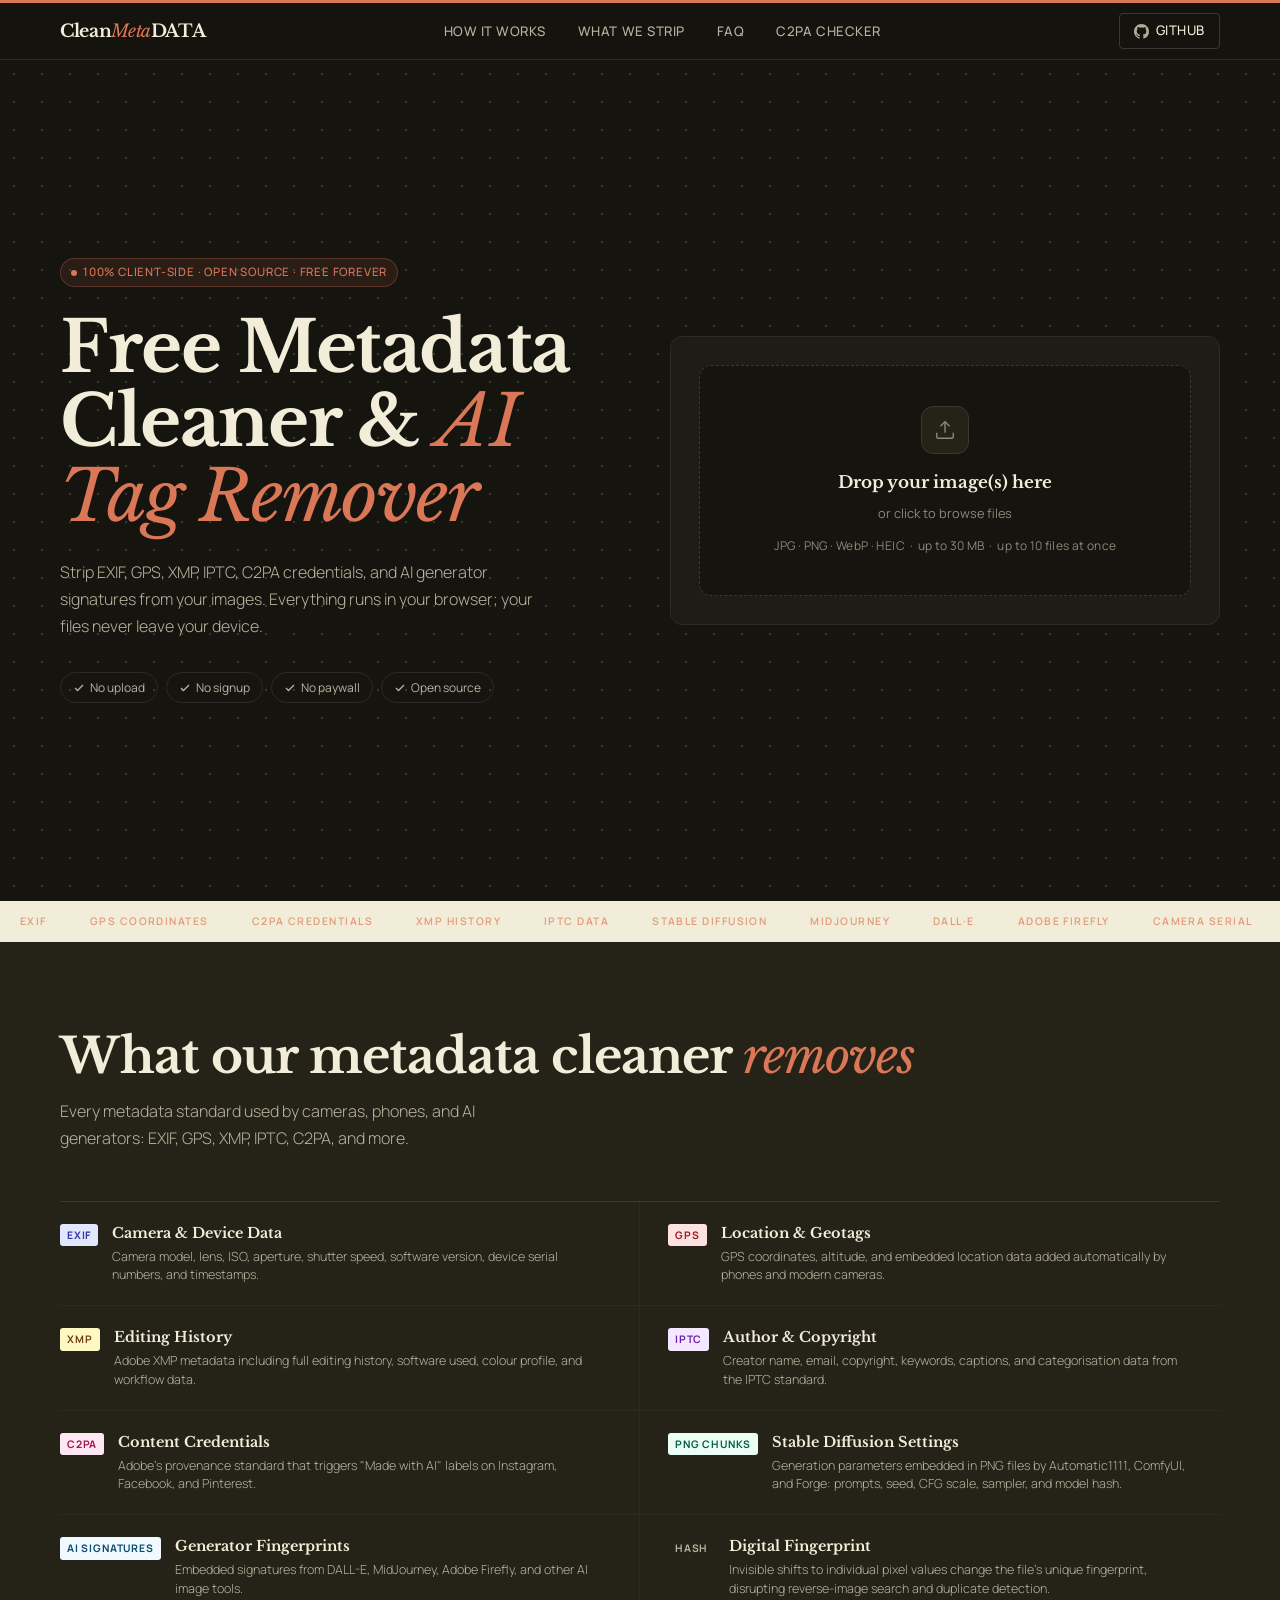
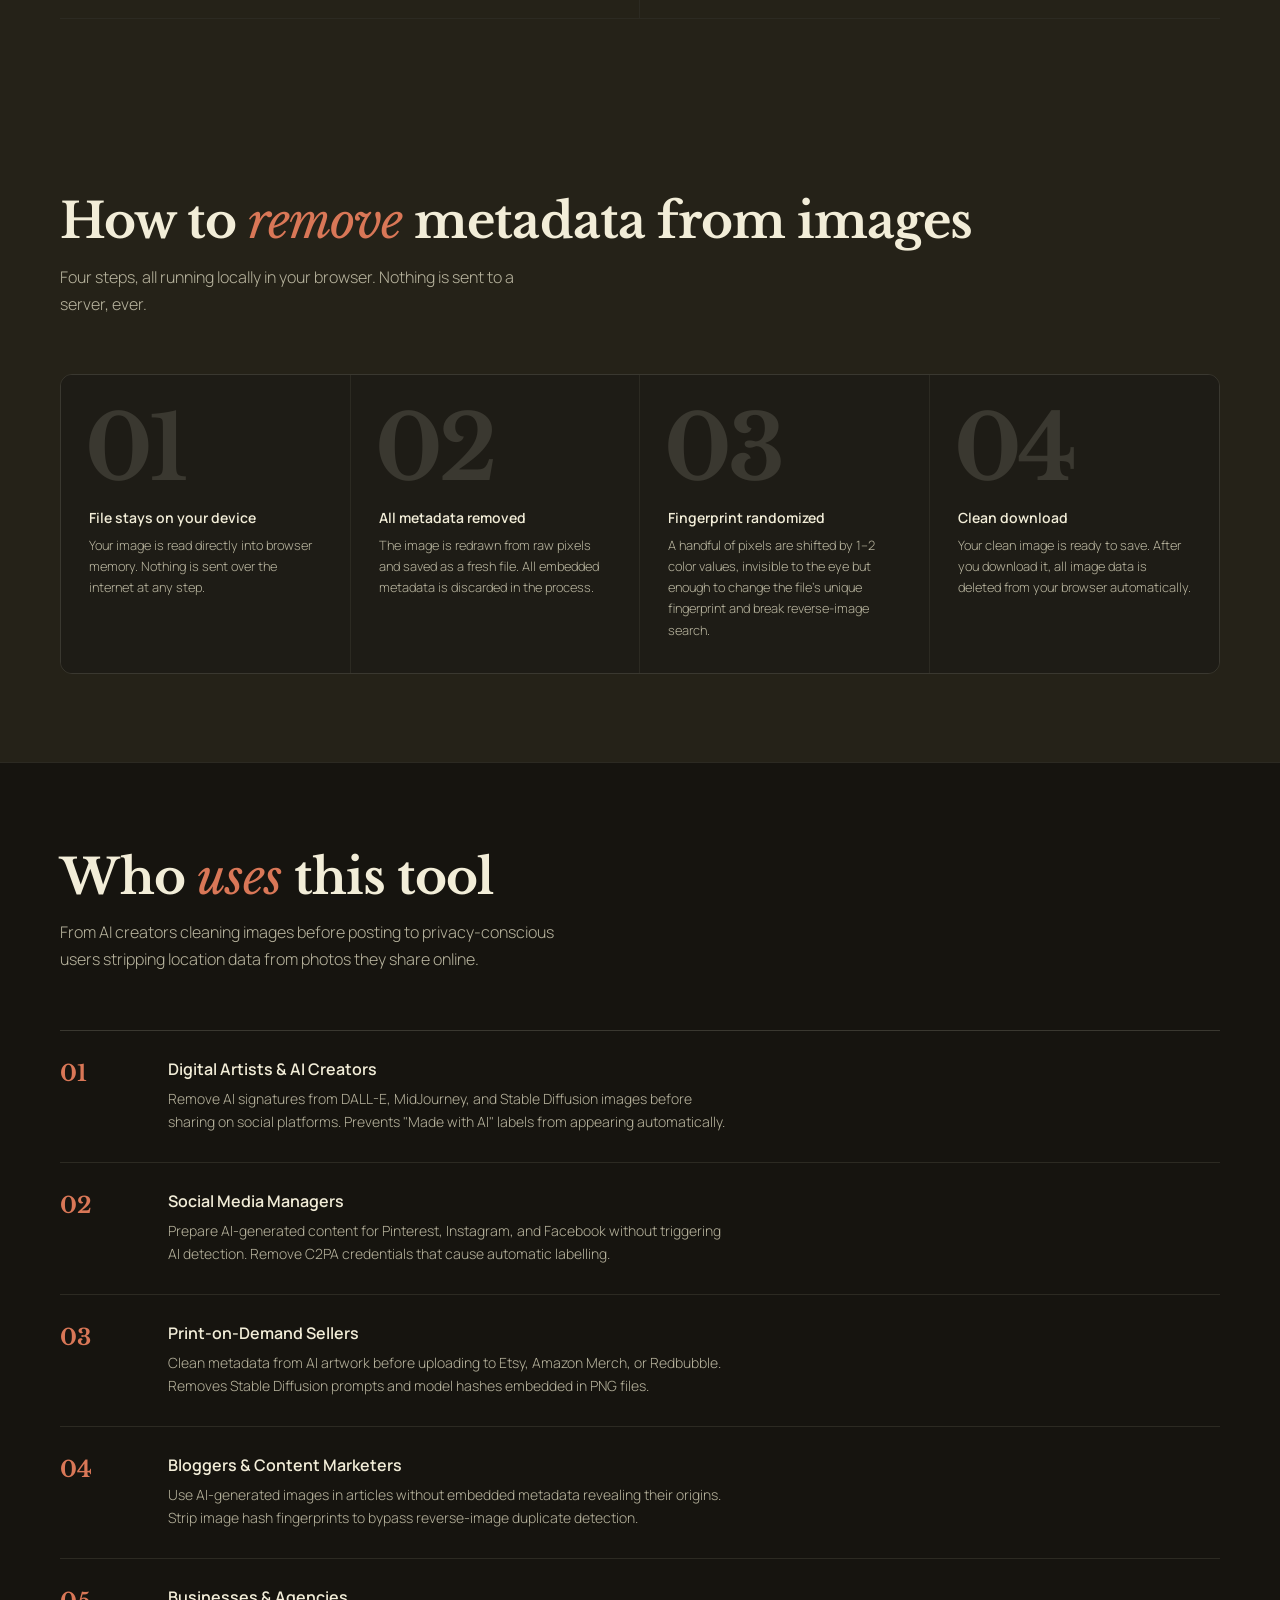
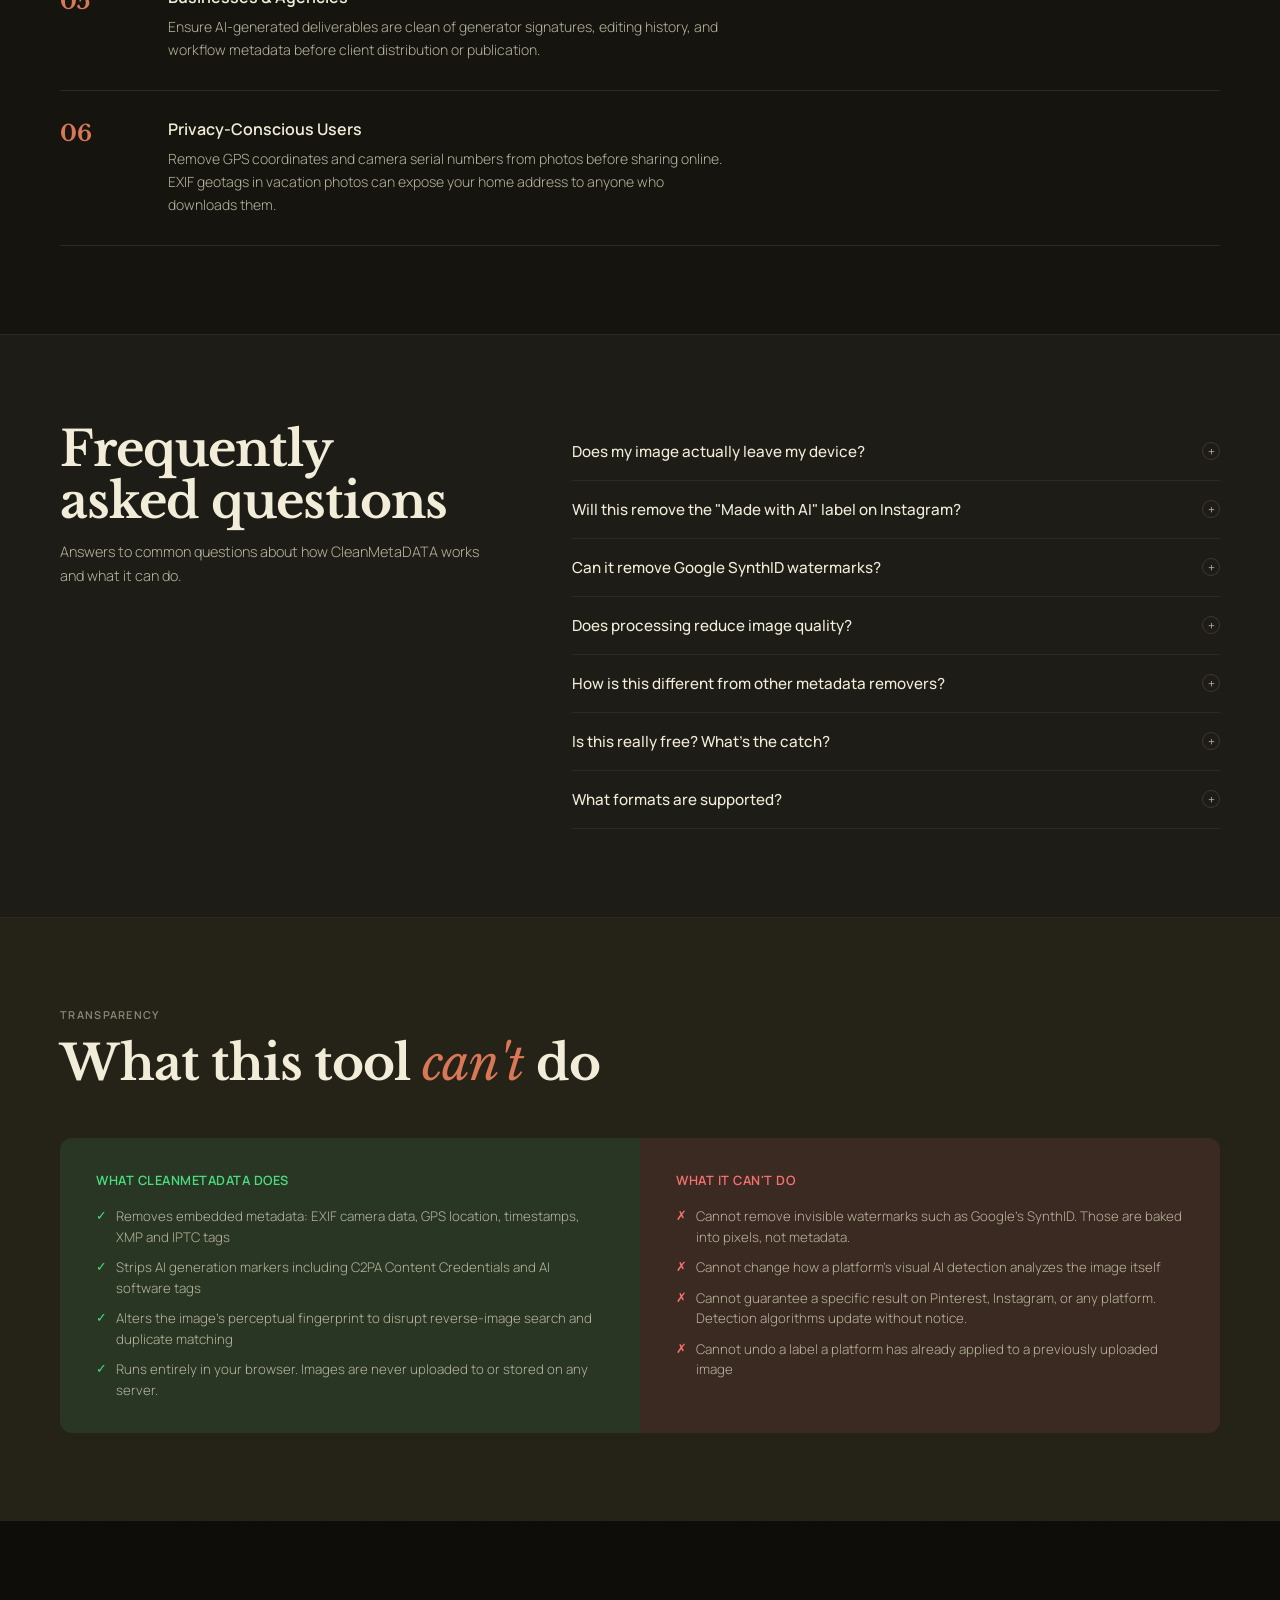
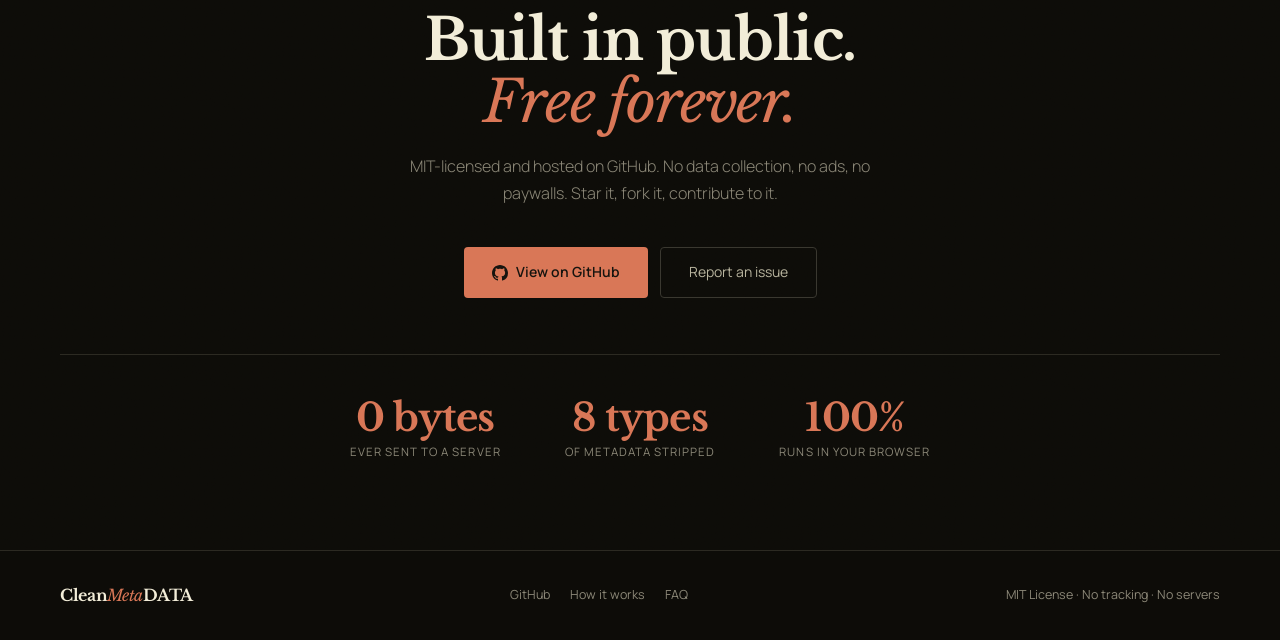
==== commit 2c86a277: "Add multi-file batch upload (up to 10 images, single ZIP download) Selecting more than one image ski" ====
--- a/index.html
+++ b/index.html
@@ -173,6 +173,7 @@
   <!-- Libraries (CDN) -->
   <script src="https://cdn.jsdelivr.net/npm/exifr@7.1.3/dist/full.umd.js" defer></script>
   <script src="https://cdn.jsdelivr.net/npm/heic2any@0.0.4/dist/heic2any.min.js" defer></script>
+  <script src="https://cdn.jsdelivr.net/npm/jszip@3.10.1/dist/jszip.min.js" defer></script>
 
   <style>
     *, *::before, *::after { box-sizing: border-box; margin: 0; padding: 0; }
@@ -516,6 +517,18 @@
     /* ─── PROCESSING STATE ─── */
     #processing-panel { display: none; margin-top: 20px; }
     #result-panel { display: none; margin-top: 20px; }
+    #batch-panel { display: none; margin-top: 20px; }
+
+    .info-banner {
+      font-size: 0.8rem;
+      color: var(--amber);
+      background: var(--amber-light);
+      border: 1px solid var(--amber-border);
+      border-radius: var(--radius-lg);
+      padding: 12px 14px;
+      line-height: 1.5;
+    }
+    .batch-file-list { display: flex; flex-direction: column; gap: 8px; margin-top: 12px; }
 
     .file-row {
       display: flex;
@@ -1385,7 +1398,7 @@
   <!-- TOOL CARD -->
   <div class="tool-card">
     <div class="drop-zone" id="dropZone">
-      <input type="file" id="fileInput" accept="image/jpeg,image/png,image/webp,image/heic,image/heif" />
+      <input type="file" id="fileInput" accept="image/jpeg,image/png,image/webp,image/heic,image/heif" multiple />
       <div class="drop-icon">
         <svg width="22" height="22" viewBox="0 0 24 24" fill="none" stroke="#8c8878" stroke-width="1.5">
           <path d="M21 15v4a2 2 0 0 1-2 2H5a2 2 0 0 1-2-2v-4"/>
@@ -1393,9 +1406,9 @@
           <line x1="12" y1="3" x2="12" y2="15"/>
         </svg>
       </div>
-      <div class="drop-title">Drop your image here</div>
+      <div class="drop-title">Drop your image(s) here</div>
       <div class="drop-sub">or click to browse files</div>
-      <div class="drop-formats">JPG · PNG · WebP · HEIC &nbsp;·&nbsp; up to 30 MB</div>
+      <div class="drop-formats">JPG · PNG · WebP · HEIC &nbsp;·&nbsp; up to 30 MB &nbsp;·&nbsp; up to 10 files at once</div>
     </div>
 
     <!-- Processing -->
@@ -1468,6 +1481,24 @@
       <button class="btn-reset" id="error-reset-btn">
         <svg width="13" height="13" viewBox="0 0 24 24" fill="none" stroke="currentColor" stroke-width="2"><polyline points="1 4 1 10 7 10"/><path d="M3.51 15a9 9 0 1 0 .49-3.81"/></svg>
         Try another file
+      </button>
+    </div>
+
+    <!-- Batch state (2-10 files) -->
+    <div id="batch-panel">
+      <div class="info-banner">
+        Multiple files selected — individual metadata inspection is skipped for batches. Every image is still fully cleaned (metadata stripped + fingerprint altered) and packaged into one ZIP.
+      </div>
+      <div class="batch-file-list" id="batch-file-list"></div>
+      <div class="progress-wrap"><div class="progress-bar" id="batch-progress-bar"></div></div>
+      <div id="batch-stage" style="font-size:0.72rem;color:var(--ink-faint);margin-top:6px;text-align:right;">Preparing…</div>
+      <a id="batch-download-btn" class="btn-download" href="#" download style="display:none;">
+        <svg width="15" height="15" viewBox="0 0 24 24" fill="none" stroke="currentColor" stroke-width="2"><path d="M21 15v4a2 2 0 0 1-2 2H5a2 2 0 0 1-2-2v-4"/><polyline points="7 10 12 15 17 10"/><line x1="12" y1="15" x2="12" y2="3"/></svg>
+        Download ZIP
+      </a>
+      <button class="btn-reset" id="batch-reset-btn" style="display:none;">
+        <svg width="13" height="13" viewBox="0 0 24 24" fill="none" stroke="currentColor" stroke-width="2"><polyline points="1 4 1 10 7 10"/><path d="M3.51 15a9 9 0 1 0 .49-3.81"/></svg>
+        Clean more images
       </button>
     </div>
   </div>
@@ -1757,13 +1788,19 @@
 const procPanel   = document.getElementById('processing-panel');
 const resultPanel = document.getElementById('result-panel');
 const errorPanel  = document.getElementById('error-panel');
+const batchPanel  = document.getElementById('batch-panel');
+
+const MAX_FILES = 10;
+let currentZipUrl = null;
 
 function showIdle() {
   dropZone.style.display    = '';
   procPanel.style.display   = 'none';
   resultPanel.style.display = 'none';
   errorPanel.style.display  = 'none';
+  batchPanel.style.display  = 'none';
   fileInput.value = '';
+  if (currentZipUrl) { URL.revokeObjectURL(currentZipUrl); currentZipUrl = null; }
 }
 
 function setStage(pct, label) {
@@ -1777,9 +1814,23 @@
   dropZone.style.display    = 'none';
   procPanel.style.display   = 'none';
   resultPanel.style.display = 'none';
+  batchPanel.style.display  = 'none';
   errorPanel.style.display  = 'block';
   document.getElementById('error-title').textContent = title;
   document.getElementById('error-desc').textContent  = desc;
+}
+
+function handleFiles(files) {
+  if (!files.length) return;
+  if (files.length > MAX_FILES) {
+    showError('Too many files', `You can clean up to ${MAX_FILES} images at once. Please select ${MAX_FILES} or fewer.`);
+    return;
+  }
+  if (files.length === 1) {
+    processFile(files[0]);
+  } else {
+    processBatch(files);
+  }
 }
 
 dropZone.addEventListener('dragover', e => { e.preventDefault(); dropZone.classList.add('drag-over'); });
@@ -1787,15 +1838,15 @@
 dropZone.addEventListener('drop', e => {
   e.preventDefault();
   dropZone.classList.remove('drag-over');
-  const file = e.dataTransfer.files[0];
-  if (file) processFile(file);
+  handleFiles(Array.from(e.dataTransfer.files));
 });
 fileInput.addEventListener('change', e => {
-  if (e.target.files[0]) processFile(e.target.files[0]);
+  handleFiles(Array.from(e.target.files));
 });
 
 document.getElementById('reset-btn').addEventListener('click', showIdle);
 document.getElementById('error-reset-btn').addEventListener('click', showIdle);
+document.getElementById('batch-reset-btn').addEventListener('click', showIdle);
 
 function formatBytes(n) {
   if (n < 1024) return n + ' B';
@@ -2120,6 +2171,110 @@
     }
     URL.revokeObjectURL(thumbUrlProc);
   }
+}
+
+async function processBatch(files) {
+  const accepted = ['image/jpeg', 'image/png', 'image/webp', 'image/heic', 'image/heif'];
+  for (const file of files) {
+    if (file.size > 30 * 1024 * 1024) {
+      showError('File is too large', `"${file.name}" exceeds the 30 MB limit. Please remove it and try again.`);
+      return;
+    }
+    if (!accepted.includes(file.type) && !/\.(jpe?g|png|webp|heic|heif)$/i.test(file.name)) {
+      showError('Format not supported', `"${file.name}" isn't a supported format. Please use JPG, PNG, WebP, or HEIC.`);
+      return;
+    }
+  }
+  if (typeof JSZip === 'undefined') {
+    showError('Could not start ZIP export', 'The ZIP library failed to load. Please refresh the page and try again.');
+    return;
+  }
+
+  dropZone.style.display    = 'none';
+  procPanel.style.display   = 'none';
+  resultPanel.style.display = 'none';
+  errorPanel.style.display  = 'none';
+  batchPanel.style.display  = 'block';
+
+  const listEl = document.getElementById('batch-file-list');
+  listEl.innerHTML = '';
+  const dlBtn    = document.getElementById('batch-download-btn');
+  const resetBtn = document.getElementById('batch-reset-btn');
+  dlBtn.style.display    = 'none';
+  resetBtn.style.display = 'none';
+
+  const badges = files.map(file => {
+    const row = document.createElement('div');
+    row.className = 'file-row';
+    row.innerHTML = `
+      <div class="file-info">
+        <div class="file-name">${file.name}</div>
+        <div class="file-size">${formatBytes(file.size)}</div>
+      </div>
+      <span class="status-badge processing">Pending</span>`;
+    listEl.appendChild(row);
+    return row.querySelector('.status-badge');
+  });
+
+  function setBatchStage(pct, label) {
+    document.getElementById('batch-progress-bar').style.width = pct + '%';
+    document.getElementById('batch-stage').textContent = label;
+  }
+
+  const zip = new JSZip();
+  const usedNames = new Set();
+  let failures = 0;
+
+  for (let i = 0; i < files.length; i++) {
+    const file  = files[i];
+    const badge = badges[i];
+    badge.textContent = 'Cleaning…';
+    setBatchStage(Math.round((i / files.length) * 90), `Cleaning ${i + 1} of ${files.length}…`);
+
+    try {
+      const workBlob = await toJpegBlob(file);
+      const bitmap   = await createImageBitmap(workBlob);
+      const canvas   = document.createElement('canvas');
+      canvas.width   = bitmap.width;
+      canvas.height  = bitmap.height;
+      const ctx = canvas.getContext('2d');
+      ctx.drawImage(bitmap, 0, 0);
+      bitmap.close();
+
+      applyPixelNoise(ctx, canvas.width, canvas.height);
+
+      const outputType = /png/i.test(file.type) ? 'image/png' : 'image/jpeg';
+      const quality     = outputType === 'image/jpeg' ? 0.92 : undefined;
+      const cleanBlob = await new Promise(resolve => canvas.toBlob(resolve, outputType, quality));
+
+      let cleanName = file.name.replace(/\.(jpe?g|png|webp|heic|heif)$/i, '') + '_clean.'
+                    + (outputType === 'image/png' ? 'png' : 'jpg');
+      if (usedNames.has(cleanName)) {
+        cleanName = cleanName.replace(/(_clean\.\w+)$/, `_${i + 1}$1`);
+      }
+      usedNames.add(cleanName);
+
+      zip.file(cleanName, cleanBlob);
+      badge.textContent = 'Done ✓';
+      badge.className   = 'status-badge done';
+    } catch (err) {
+      console.error(err);
+      failures++;
+      badge.textContent = 'Failed';
+      badge.className   = 'status-badge error';
+    }
+  }
+
+  setBatchStage(95, 'Building ZIP…');
+  const zipBlob = await zip.generateAsync({ type: 'blob' });
+  if (currentZipUrl) URL.revokeObjectURL(currentZipUrl);
+  currentZipUrl = URL.createObjectURL(zipBlob);
+  setBatchStage(100, failures ? `Done — ${failures} file(s) failed` : 'Done');
+
+  dlBtn.href         = currentZipUrl;
+  dlBtn.download     = 'clean-images.zip';
+  dlBtn.style.display    = 'flex';
+  resetBtn.style.display = 'flex';
 }
 
 document.querySelectorAll('.faq-question').forEach(btn => {
